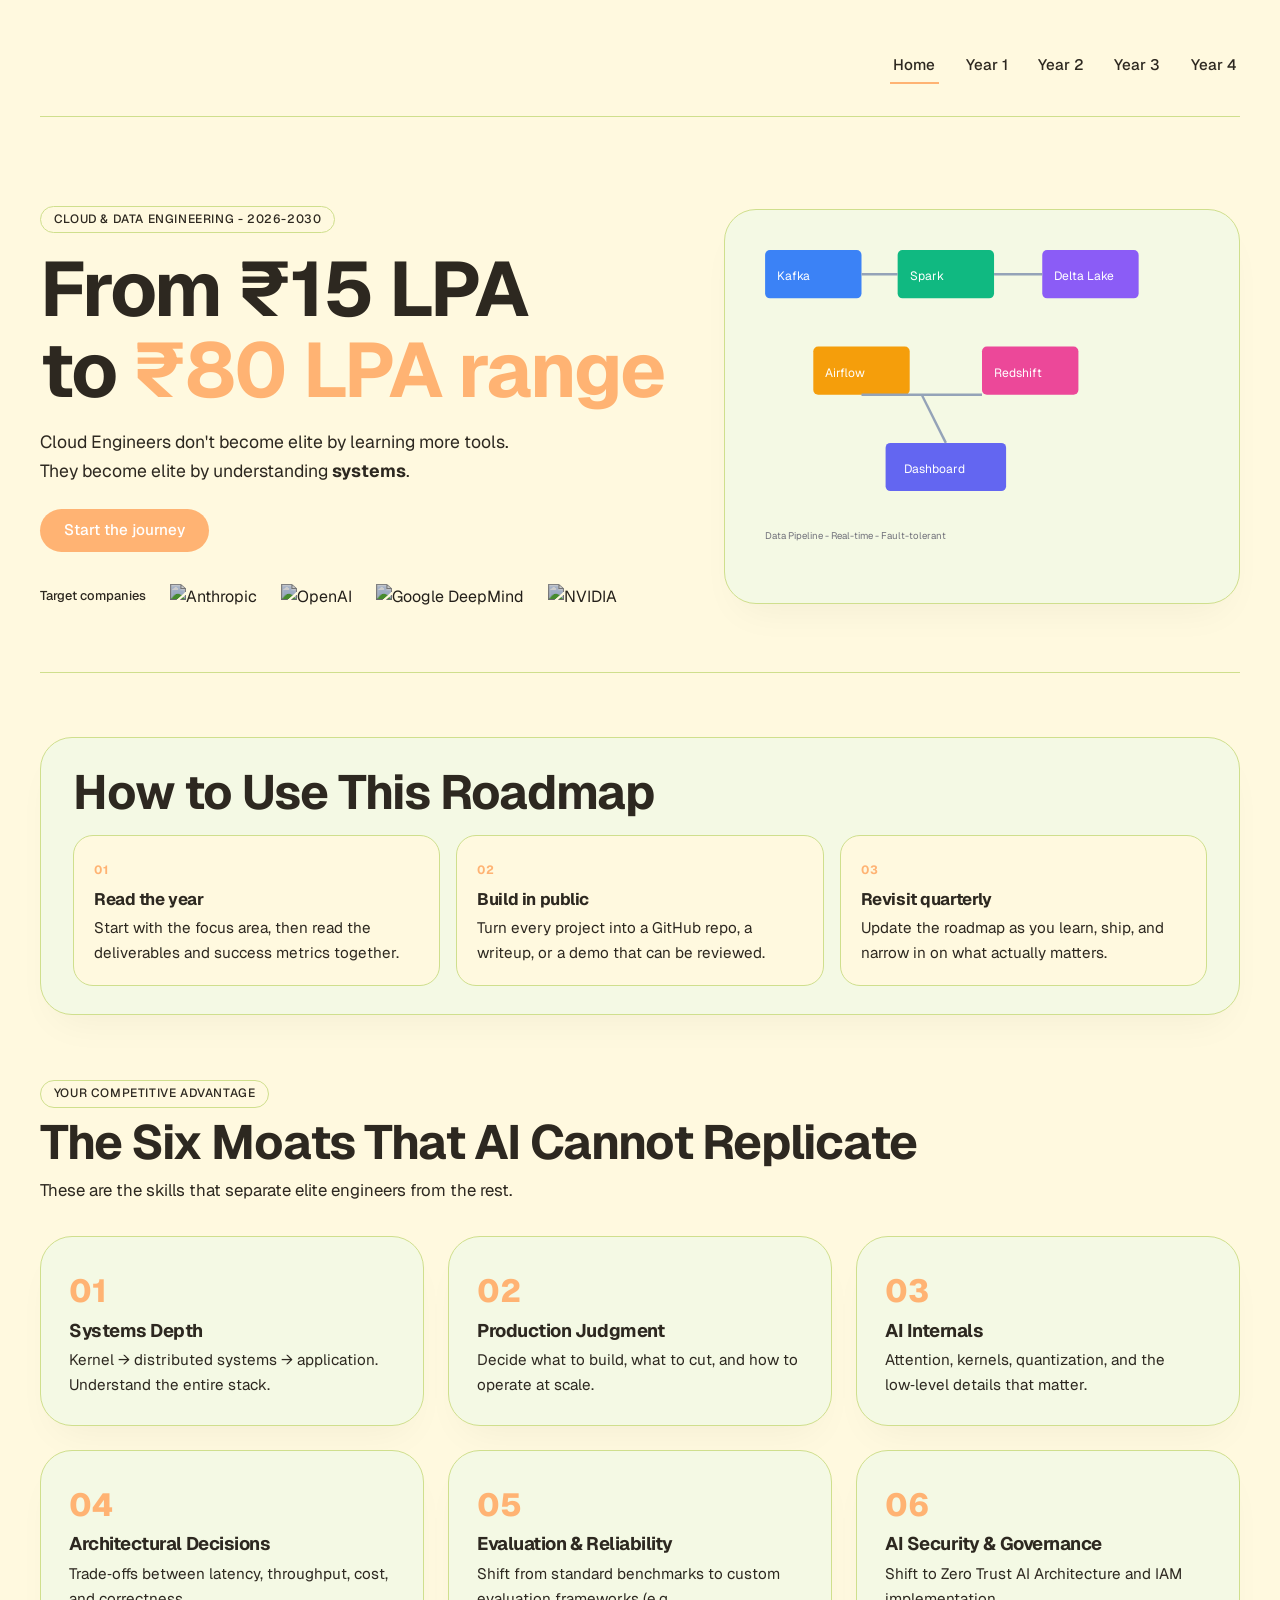
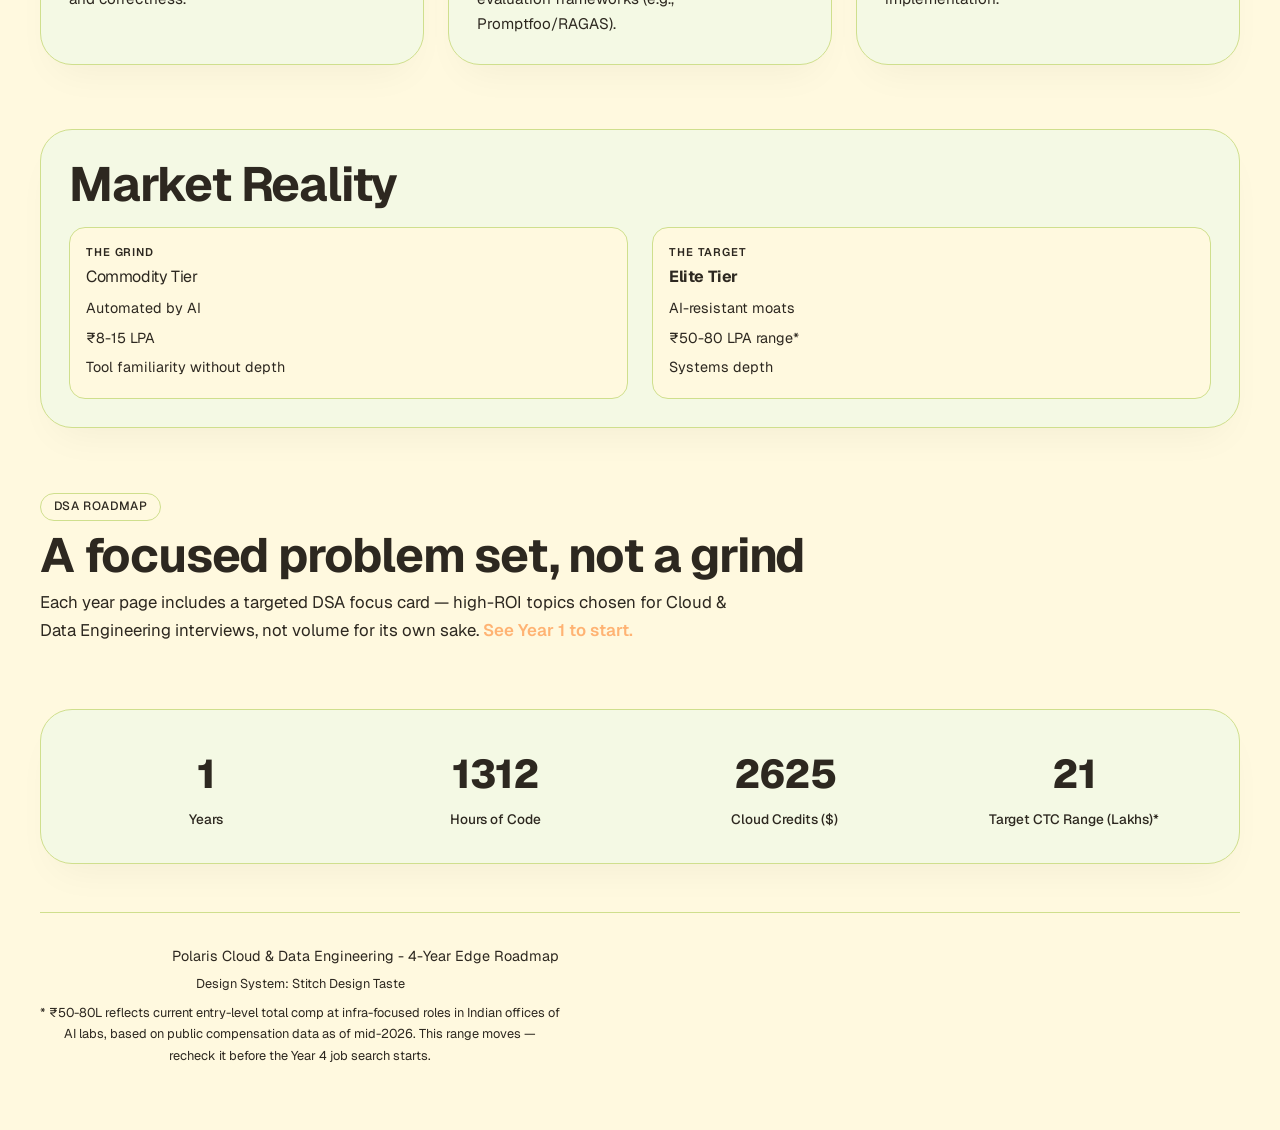
==== index.html @ 8e259b47 "Add files via upload" ====
<!DOCTYPE html>
<html lang="en" data-theme="light">
<head>
  <meta charset="UTF-8" />
  <meta name="viewport" content="width=device-width, initial-scale=1.0" />
  <title>Polaris Edge - Cloud & Data Engineering - 4-Year Roadmap</title>
  <meta name="description" content="Polaris Edge roadmap for cloud and data engineering across 2026-2030." />
  <meta property="og:title" content="Polaris Edge - Cloud & Data Engineering - 4-Year Roadmap" />
  <meta property="og:description" content="A focused roadmap for cloud and data engineering across 2026-2030." />
  <meta property="og:image" content="og-preview.png" />
  <meta name="theme-color" content="#0F1117" />
  <link rel="icon" href="favicon.svg" type="image/svg+xml" />
  <link rel="preconnect" href="https://fonts.googleapis.com" />
  <link rel="preconnect" href="https://fonts.gstatic.com" crossorigin />
  <link href="https://fonts.googleapis.com/css2?family=Geist:wght@400;500;600;700;800;900&display=swap" rel="stylesheet" />
  <link rel="stylesheet" href="style.css" />
</head>
<body>
  <div class="container">
    <!-- Navigation -->
    <nav class="nav" id="navbar">
      <a href="index.html" class="brand"></a>
      <div class="nav-links">
        <a href="index.html" class="active">Home</a>
        <a href="year1.html">Year 1</a>
        <a href="year2.html">Year 2</a>
        <a href="year3.html">Year 3</a>
        <a href="year4.html">Year 4</a>
      </div>

    </nav>

    <!-- Progress Bar -->
    <div id="progress-bar"></div>

    <!-- Hero -->
    <section class="hero">
      <div class="hero-left">
        <span class="eyebrow">Cloud & Data Engineering - 2026-2030</span>
        <h1>
          From ₹15 LPA<br />
          to <span class="accent">₹80 LPA range</span>
        </h1>
        <p class="hero-sub">
          Cloud Engineers don't become elite by learning more tools.<br />
          They become elite by understanding <strong>systems</strong>.
        </p>
        <div class="hero-cta">
          <a href="year1.html" class="btn primary">Start the journey</a>
        </div>
        <div class="company-logos">
          <span>Target companies</span>
          <img src="https://cdn.simpleicons.org/anthropic/18181B" alt="Anthropic" />
          <img src="https://cdn.simpleicons.org/openai/18181B" alt="OpenAI" />
          <img src="https://cdn.simpleicons.org/google/18181B" alt="Google DeepMind" />
          <img src="https://cdn.simpleicons.org/nvidia/18181B" alt="NVIDIA" />
        </div>
      </div>
      <div class="hero-right">
        <svg viewBox="0 0 400 300" class="arch-diagram">
          <rect x="20" y="20" width="80" height="40" rx="4" fill="#3B82F6" />
          <text x="30" y="45" fill="white" font-size="10">Kafka</text>
          <rect x="130" y="20" width="80" height="40" rx="4" fill="#10B981" />
          <text x="140" y="45" fill="white" font-size="10">Spark</text>
          <rect x="250" y="20" width="80" height="40" rx="4" fill="#8B5CF6" />
          <text x="260" y="45" fill="white" font-size="10">Delta Lake</text>
          <line x1="100" y1="40" x2="130" y2="40" stroke="#94A3B8" stroke-width="2" />
          <line x1="210" y1="40" x2="250" y2="40" stroke="#94A3B8" stroke-width="2" />
          <rect x="60" y="100" width="80" height="40" rx="4" fill="#F59E0B" />
          <text x="70" y="125" fill="white" font-size="10">Airflow</text>
          <rect x="200" y="100" width="80" height="40" rx="4" fill="#EC4899" />
          <text x="210" y="125" fill="white" font-size="10">Redshift</text>
          <line x1="100" y1="140" x2="200" y2="140" stroke="#94A3B8" stroke-width="2" />
          <rect x="120" y="180" width="100" height="40" rx="4" fill="#6366F1" />
          <text x="135" y="205" fill="white" font-size="10">Dashboard</text>
          <line x1="150" y1="140" x2="170" y2="180" stroke="#94A3B8" stroke-width="2" />
          <text x="20" y="260" fill="#71717A" font-size="8">Data Pipeline - Real-time - Fault-tolerant</text>
        </svg>
      </div>
    </section>

    <!-- How To Use -->
    <section class="how-to-use">
      <h2>How to Use This Roadmap</h2>
      <div class="how-to-use-grid">
        <div class="use-step">
          <span>01</span>
          <h3>Read the year</h3>
          <p>Start with the focus area, then read the deliverables and success metrics together.</p>
        </div>
        <div class="use-step">
          <span>02</span>
          <h3>Build in public</h3>
          <p>Turn every project into a GitHub repo, a writeup, or a demo that can be reviewed.</p>
        </div>
        <div class="use-step">
          <span>03</span>
          <h3>Revisit quarterly</h3>
          <p>Update the roadmap as you learn, ship, and narrow in on what actually matters.</p>
        </div>
      </div>
    </section>

    <!-- The Six Moats -->
    <section class="moats">
      <div class="section-header">
        <span class="eyebrow">Your Competitive Advantage</span>
        <h2>The Six Moats That AI Cannot Replicate</h2>
        <p class="section-desc">These are the skills that separate elite engineers from the rest.</p>
      </div>
      <div class="moats-grid">
        <div class="moat-card">
          <span class="moat-number">01</span>
          <h3>Systems Depth</h3>
          <p>Kernel → distributed systems → application. Understand the entire stack.</p>
        </div>
        <div class="moat-card">
          <span class="moat-number">02</span>
          <h3>Production Judgment</h3>
          <p>Decide what to build, what to cut, and how to operate at scale.</p>
        </div>
        <div class="moat-card">
          <span class="moat-number">03</span>
          <h3>AI Internals</h3>
          <p>Attention, kernels, quantization, and the low‑level details that matter.</p>
        </div>
        <div class="moat-card">
          <span class="moat-number">04</span>
          <h3>Architectural Decisions</h3>
          <p>Trade‑offs between latency, throughput, cost, and correctness.</p>
        </div>
        <div class="moat-card">
          <span class="moat-number">05</span>
          <h3>Evaluation & Reliability</h3>
          <p>Shift from standard benchmarks to custom evaluation frameworks (e.g., Promptfoo/RAGAS).</p>
        </div>
        <div class="moat-card">
          <span class="moat-number">06</span>
          <h3>AI Security & Governance</h3>
          <p>Shift to Zero Trust AI Architecture and IAM implementation.</p>
        </div>
      </div>
    </section>

    <!-- Market Reality (Bento) -->
    <section class="bento">
      <div class="bento-item large">
        <h2>Market Reality</h2>
        <div class="comparison">
          <div class="tier">
            <span class="tier-label">the grind</span>
            <h3>Commodity Tier</h3>
            <ul>
              <li>Automated by AI</li>
              <li>₹8-15 LPA</li>
              <li>Tool familiarity without depth</li>
            </ul>
          </div>
          <div class="tier elite">
            <span class="tier-label">the target</span>
            <h3>Elite Tier</h3>
            <ul>
              <li>AI-resistant moats</li>
              <li>₹50-80 LPA range*</li>
              <li>Systems depth</li>
            </ul>
          </div>
        </div>
      </div>
    </section>

    <!-- DSA summary removed to year pages -->
    <section class="dsa-summary">
      <div class="section-header">
        <span class="eyebrow">DSA Roadmap</span>
        <h2>A focused problem set, not a grind</h2>
        <p class="section-desc">Each year page includes a targeted DSA focus card — high-ROI topics chosen for Cloud &amp; Data Engineering interviews, not volume for its own sake. <a href="year1.html" class="accent" style="font-weight:600;">See Year 1 to start.</a></p>
      </div>
    </section>

    <!-- Stats -->
    <section class="stats-bar">
      <div class="stat-item">
        <span class="stat-number" data-count="4">0</span>
        <span class="stat-label">Years</span>
      </div>
      <div class="stat-item">
        <span class="stat-number" data-count="5000">0</span>
        <span class="stat-label">Hours of Code</span>
      </div>
      <div class="stat-item">
        <span class="stat-number" data-count="10000">0</span>
        <span class="stat-label">Cloud Credits ($)</span>
      </div>
      <div class="stat-item">
        <span class="stat-number" data-count="80">0</span>
        <span class="stat-label">Target CTC Range (Lakhs)*</span>
      </div>
    </section>

    <footer class="footer">
      <p>Polaris Cloud &amp; Data Engineering - 4-Year Edge Roadmap</p>
      <p class="footer-meta">Design System: Stitch Design Taste</p>
      <p class="footer-meta" style="margin-top:0.5rem;">* ₹50-80L reflects current entry-level total comp at infra-focused roles in Indian offices of AI labs, based on public compensation data as of mid-2026. This range moves — recheck it before the Year 4 job search starts.</p>
    </footer>
  </div>

  <script src="script.js"></script>
</body>
</html>
---- style.css ----
/* style.css - Stitch Design Taste - Polaris Edge */

:root {
  --bg: #FFF9DF;
  --bg-secondary: #F4F9E4;
  --text: #2D2820;
  --text-secondary: #2D2820;
  --text-muted: #2D2820;
  --border: #CFDF8D;
  --shadow: 0 20px 40px -15px rgba(0, 0, 0, 0.05);
  --accent: #FFB373;
  --accent-hover: #CFDF8D;
  --card-bg: #F4F9E4;
  --card-border: #CFDF8D;
  --code-bg: #FFEAD9;
  --timeline-line: #CFDF8D;
  --skill-track: #FFF9DF;
  --skill-fill: #FFB373;
}

* {
  margin: 0;
  padding: 0;
  box-sizing: border-box;
}

html {
  scroll-behavior: smooth;
}

body {
  background: var(--bg);
  color: var(--text);
  font-family: 'Geist', -apple-system, BlinkMacSystemFont, 'Segoe UI', Roboto, sans-serif;
  line-height: 1.6;
  padding: 2rem 1.5rem 4rem;
  -webkit-font-smoothing: antialiased;
  transition: background 0.3s, color 0.3s;
}

.container {
  max-width: 1200px;
  margin: 0 auto;
}

a { text-decoration: none; color: inherit; }

h1, h2, h3, h4 {
  font-weight: 700;
  letter-spacing: -0.025em;
  line-height: 1.1;
}

h1 { font-size: clamp(2.5rem, 6vw, 4.5rem); }
h2 { font-size: clamp(2rem, 4vw, 3rem); margin-bottom: 0.5rem; }
h3 { font-size: 1.25rem; margin-bottom: 0.75rem; }

p {
  color: var(--text-secondary);
  max-width: 65ch;
  line-height: 1.65;
}

.accent { color: var(--accent); }

.eyebrow {
  display: inline-block;
  font-size: 0.75rem;
  font-weight: 500;
  letter-spacing: 0.05em;
  text-transform: uppercase;
  color: var(--text-muted);
  margin-bottom: 0.5rem;
  border: 1px solid var(--border);
  padding: 0.2rem 0.8rem;
  border-radius: 100px;
}

/* Progress Bar */
#progress-bar {
  position: fixed;
  top: 0;
  left: 0;
  width: 0%;
  height: 3px;
  background: var(--accent);
  z-index: 1000;
  transition: width 0.1s;
}

/* Navigation */
.nav {
  display: flex;
  flex-wrap: wrap;
  gap: 0.5rem 1.5rem;
  align-items: center;
  padding: 1rem 0 2rem;
  border-bottom: 1px solid var(--border);
  margin-bottom: 2.5rem;
  position: sticky;
  top: 0;
  background: var(--bg);
  z-index: 100;
  backdrop-filter: blur(12px);
  transition: background 0.3s;
}

.nav .brand {
  font-weight: 700;
  font-size: 1.2rem;
  color: var(--text);
  margin-right: auto;
  letter-spacing: -0.02em;
}

.nav a.brand {
  border-bottom: none;
  padding: 0;
}

.nav a.brand:hover {
  color: var(--text);
}

.nav-links {
  display: flex;
  gap: 1.5rem;
  flex-wrap: wrap;
}

.nav a {
  color: var(--text-secondary);
  font-weight: 500;
  font-size: 0.95rem;
  padding: 0.3rem 0.2rem;
  border-bottom: 2px solid transparent;
  transition: color 0.2s, border-color 0.2s;
}

.nav a:hover { color: var(--text); }
.nav a.active {
  color: var(--text);
  border-bottom-color: var(--accent);
}



/* Buttons */
.btn {
  display: inline-block;
  padding: 0.6rem 1.5rem;
  border-radius: 100px;
  font-weight: 500;
  font-size: 0.95rem;
  transition: all 0.2s ease;
  cursor: pointer;
  border: none;
  background: transparent;
}

.btn.primary {
  background: var(--accent);
  color: #FFFFFF;
}
.btn.primary:hover { background: var(--accent-hover); transform: translateY(-1px); }

.btn.secondary {
  border: 1px solid var(--border);
  color: var(--text);
}
.btn.secondary:hover { background: var(--border); }

.btn.small {
  padding: 0.3rem 1rem;
  font-size: 0.8rem;
}

.btn:active { transform: scale(0.98); }

/* Hero */
.hero {
  display: flex;
  flex-wrap: wrap;
  gap: 3rem;
  padding: 3rem 0 4rem;
  align-items: center;
  justify-content: space-between;
  border-bottom: 1px solid var(--border);
  margin-bottom: 4rem;
}

.hero-left { flex: 1 1 50%; }
.hero-left h1 {
  font-size: clamp(2.8rem, 6vw, 4.8rem);
  margin: 0.5rem 0 1rem;
  line-height: 1.05;
}
.hero-sub {
  font-size: 1.1rem;
  color: var(--text-secondary);
  margin-bottom: 1.5rem;
}
.hero-cta { display: flex; flex-wrap: wrap; gap: 1rem; }

.hero-right {
  flex: 1 1 40%;
  display: flex;
  justify-content: center;
}

.arch-diagram {
  max-width: 100%;
  height: auto;
  background: var(--card-bg);
  border-radius: 2rem;
  padding: 1rem;
  border: 1px solid var(--border);
  box-shadow: var(--shadow);
}

.company-logos {
  display: flex;
  flex-wrap: wrap;
  align-items: center;
  gap: 1rem 1.5rem;
  margin-top: 2rem;
}

.company-logos span {
  font-size: 0.8rem;
  color: var(--text-muted);
  font-weight: 500;
}

.company-logos img {
  height: 24px;
  width: auto;
  filter: brightness(0.8);
  transition: filter 0.2s;
}

.company-logos img:hover { filter: brightness(1); }

[data-theme="dark"] .company-logos img {
  filter: brightness(0) invert(1) opacity(0.7);
}
[data-theme="dark"] .company-logos img:hover {
  filter: brightness(0) invert(1);
}

/* How To Use */
.how-to-use {
  background: var(--card-bg);
  padding: 1.75rem 2rem;
  border-radius: 2rem;
  border: 1px solid var(--card-border);
  box-shadow: var(--shadow);
  margin-bottom: 4rem;
}

.how-to-use-grid {
  display: grid;
  grid-template-columns: repeat(3, minmax(0, 1fr));
  gap: 1rem;
  margin-top: 1rem;
}

.use-step {
  background: var(--bg);
  padding: 1.25rem;
  border-radius: 1.25rem;
  border: 1px solid var(--border);
}

.use-step span {
  display: inline-block;
  font-size: 0.75rem;
  font-weight: 700;
  color: var(--accent);
  letter-spacing: 0.08em;
  margin-bottom: 0.65rem;
}

.use-step h3 {
  font-size: 1.05rem;
  margin-bottom: 0.4rem;
}

.use-step p {
  margin: 0;
  font-size: 0.95rem;
}

/* Moats Section */
.moats {
  margin: 4rem 0;
}

.moats-grid {
  display: grid;
  grid-template-columns: repeat(3, 1fr);
  gap: 1.5rem;
  margin-top: 1.5rem;
}

.moat-card {
  background: var(--card-bg);
  padding: 1.75rem;
  border-radius: 2rem;
  border: 1px solid var(--card-border);
  box-shadow: var(--shadow);
  transition: transform 0.2s;
}

.moat-card:hover {
  transform: translateY(-2px);
}

.moat-number {
  font-size: 2rem;
  font-weight: 800;
  color: var(--accent);
  display: block;
  margin-bottom: 0.25rem;
}

.moat-card h3 {
  font-size: 1.15rem;
  margin-bottom: 0.4rem;
}

.moat-card p {
  font-size: 0.95rem;
  color: var(--text-secondary);
}

/* Bento */
.bento {
  display: grid;
  grid-template-columns: repeat(2, minmax(0, 1fr));
  gap: 1.5rem;
  margin-bottom: 4rem;
}

.bento-item {
  background: var(--card-bg);
  padding: 1.75rem;
  border-radius: 2rem;
  border: 1px solid var(--card-border);
  box-shadow: var(--shadow);
  transition: transform 0.2s;
  min-height: 12rem;
}

.bento-item:hover { transform: translateY(-2px); }

.bento-item.large {
  grid-column: 1 / -1;
  min-height: auto;
}

.comparison {
  display: grid;
  grid-template-columns: repeat(2, minmax(0, 1fr));
  gap: 1.5rem;
  margin-top: 1rem;
  align-items: stretch;
}

.tier {
  padding: 1rem;
  border-radius: 1rem;
  background: var(--bg);
  border: 1px solid var(--card-border);
  min-height: 100%;
}

.tier.elite {
}

.tier-label {
  display: block;
  font-size: 0.7rem;
  font-weight: 600;
  letter-spacing: 0.08em;
  text-transform: uppercase;
  color: var(--text-muted);
  margin-bottom: 0.4rem;
}

.tier h3 { font-size: 1rem; font-weight: 400; margin-bottom: 0.5rem; }
.tier.elite h3 { font-weight: 700; }
.tier ul { list-style: none; padding: 0; }
.tier li { padding: 0.2rem 0; font-size: 0.9rem; color: var(--text-secondary); }

/* DSA Summary Table */
.dsa-summary {
  margin: 4rem 0;
}

.section-header {
  margin-bottom: 2rem;
}

.section-desc {
  font-size: 1.05rem;
  color: var(--text-secondary);
}

.table-responsive {
  overflow-x: auto;
  background: var(--card-bg);
  border-radius: 2rem;
  border: 1px solid var(--card-border);
  box-shadow: var(--shadow);
  padding: 0.5rem 0;
}

.dsa-table {
  width: 100%;
  border-collapse: collapse;
  font-size: 0.9rem;
  min-width: 600px;
}

.dsa-table thead {
  background: var(--code-bg);
}

.dsa-table th {
  padding: 0.75rem 1rem;
  text-align: left;
  font-weight: 600;
  color: var(--text);
  border-bottom: 2px solid var(--border);
}

.dsa-table td {
  padding: 0.6rem 1rem;
  border-bottom: 1px solid var(--border);
  color: var(--text-secondary);
}

.dsa-table tbody tr:last-child td {
  border-bottom: none;
}

.dsa-table tfoot td {
  font-weight: 600;
  background: var(--code-bg);
  color: var(--text);
  border-top: 2px solid var(--border);
}

/* Stats Bar */
.stats-bar {
  display: grid;
  grid-template-columns: repeat(4, 1fr);
  gap: 1.5rem;
  margin: 3rem 0;
  padding: 2rem;
  background: var(--card-bg);
  border-radius: 2rem;
  border: 1px solid var(--card-border);
  box-shadow: var(--shadow);
}

.stat-item {
  text-align: center;
}

.stat-number {
  display: block;
  font-size: 2.5rem;
  font-weight: 800;
  letter-spacing: -0.03em;
  color: var(--text);
}

.stat-label {
  font-size: 0.85rem;
  color: var(--text-muted);
  font-weight: 500;
}

/* Skill Bars */
.skill-section { margin: 2rem 0; }
.skill-bar {
  display: flex;
  align-items: center;
  gap: 1rem;
  margin-bottom: 0.8rem;
}
.skill-bar span:first-child {
  width: 100px;
  font-weight: 500;
  color: var(--text);
}
.bar-track {
  flex: 1;
  height: 8px;
  background: var(--skill-track);
  border-radius: 4px;
  overflow: hidden;
}
.bar-fill {
  height: 100%;
  background: var(--skill-fill);
  border-radius: 4px;
  transition: width 0.6s ease;
}

/* Cards */
.grid-2 {
  display: grid;
  grid-template-columns: 1fr 1fr;
  gap: 1.5rem;
  margin: 2rem 0;
}

.card {
  background: var(--card-bg);
  padding: 1.75rem;
  border-radius: 2rem;
  border: 1px solid var(--card-border);
  box-shadow: var(--shadow);
}

.card ul {
  list-style: none;
  padding: 0;
}
.card li {
  padding: 0.35rem 0 0.35rem 1.2rem;
  position: relative;
  font-size: 0.95rem;
  color: var(--text);
  border-bottom: 1px solid var(--border);
}
.card li:last-child { border-bottom: none; }
.card li::before {
  content: "▹";
  position: absolute;
  left: 0;
  color: var(--accent);
}

/* Project Showcase */
.project-showcase { margin: 2rem 0; }
.project-card {
  background: var(--card-bg);
  padding: 1.5rem;
  border-radius: 1.5rem;
  border: 1px solid var(--card-border);
  box-shadow: var(--shadow);
  margin-top: 0.5rem;
}

.project-meta {
  display: flex;
  flex-wrap: wrap;
  gap: 0.5rem;
  margin-bottom: 0.75rem;
}

.tech-tag {
  background: var(--code-bg);
  color: var(--text-secondary);
  font-size: 0.7rem;
  font-weight: 500;
  padding: 0.2rem 0.6rem;
  border-radius: 100px;
  letter-spacing: 0.02em;
}

.project-card p { font-size: 0.95rem; margin-bottom: 0.75rem; }

.project-status {
  display: inline-block;
  margin-bottom: 0.6rem;
  padding: 0.2rem 0.55rem;
  border-radius: 999px;
  border: 1px solid var(--border);
  color: var(--text-muted);
  font-size: 0.72rem;
  font-weight: 700;
  letter-spacing: 0.04em;
  text-transform: uppercase;
}

/* Commit Box */
.commit-box {
  background: var(--card-bg);
  padding: 0.75rem 1.5rem;
  border-radius: 100px;
  border: 1px solid var(--border);
  display: inline-flex;
  align-items: center;
  gap: 1rem;
  margin-bottom: 2rem;
}
.commit-label {
  font-weight: 600;
  font-size: 0.8rem;
  color: var(--text-muted);
  text-transform: uppercase;
  letter-spacing: 0.05em;
}
.commit-value {
  font-weight: 600;
  color: var(--text);
}

/* Success Metrics */
.success-metrics {
  background: var(--card-bg);
  padding: 1.75rem 2rem;
  border-radius: 2rem;
  border: 1px solid var(--card-border);
  box-shadow: var(--shadow);
  margin: 2rem 0;
}

.success-metrics ul {
  list-style: none;
  padding: 0;
  display: grid;
  gap: 0.65rem;
}

.success-metrics li {
  padding-left: 1.2rem;
  position: relative;
  color: var(--text-secondary);
}

.success-metrics li::before {
  content: "▹";
  position: absolute;
  left: 0;
  color: var(--accent);
}

/* Resources */
.resources {
  background: var(--card-bg);
  padding: 1.75rem 2rem;
  border-radius: 2rem;
  border: 1px solid var(--card-border);
  margin: 2rem 0;
}
.resources h4 {
  font-size: 0.9rem;
  font-weight: 600;
  margin: 1rem 0 0.5rem;
  color: var(--text-secondary);
}
.resources ul {
  list-style: none;
  padding: 0;
  display: flex;
  flex-wrap: wrap;
  gap: 0.5rem 1.5rem;
}
.resources li a {
  color: var(--accent);
  font-weight: 500;
  border-bottom: 1px solid transparent;
  transition: border-color 0.2s;
}
.resources li a:hover { border-bottom-color: var(--accent); }

/* Alignment Note */
.alignment-note {
  background: var(--code-bg);
  padding: 1.25rem 1.75rem;
  border-radius: 1.5rem;
  border-left: none;
  margin: 2rem 0;
}
.note-label {
  font-weight: 700;
  font-size: 0.8rem;
  text-transform: uppercase;
  letter-spacing: 0.05em;
  color: var(--accent);
  display: block;
  margin-bottom: 0.25rem;
}
.alignment-note p {
  color: var(--text);
  max-width: 100%;
  margin: 0;
}

/* Nav buttons */
.nav-buttons {
  display: flex;
  flex-wrap: wrap;
  gap: 1rem;
  justify-content: space-between;
  margin: 2rem 0 3rem;
  padding-top: 1.5rem;
  border-top: 1px solid var(--border);
}

/* Footer */
.footer {
  margin-top: 3rem;
  padding-top: 2rem;
  border-top: 1px solid var(--border);
  text-align: center;
  font-size: 0.9rem;
  color: var(--text-muted);
}
.footer-meta {
  font-size: 0.8rem;
  color: var(--text-muted);
  margin-top: 0.25rem;
}

/* Page Header */
.page-header {
  margin-bottom: 2.5rem;
}

.page-header h1 {
  margin-bottom: 0.25rem;
}

.page-desc {
  font-size: 1.1rem;
  color: var(--text-secondary);
  max-width: 65ch;
}

/* Responsive */
@media (max-width: 768px) {
  .hero { flex-direction: column; gap: 2rem; }
  .how-to-use-grid { grid-template-columns: 1fr; }
  .moats-grid { grid-template-columns: 1fr 1fr; }
  .bento { grid-template-columns: 1fr; }
  .bento-item.large { grid-column: span 1; }
  .comparison { grid-template-columns: 1fr; }
  .grid-2 { grid-template-columns: 1fr; }
  .stats-bar { grid-template-columns: 1fr 1fr; }
  .nav { flex-direction: row; flex-wrap: wrap; justify-content: center; align-items: center; gap: 1rem; }
  .nav .brand { display: none; }
  .nav-links { justify-content: center; gap: 0.6rem; }
  .nav a { font-size: 0.85rem; padding: 0.3rem 0; }
  .nav-controls { justify-content: center; margin-left: 0; }
  .commit-box { border-radius: 1.5rem; flex-wrap: wrap; padding: 1rem; }
  .dsa-table { font-size: 0.8rem; }
  .dsa-table th, .dsa-table td { padding: 0.4rem 0.6rem; }
}

@media (max-width: 480px) {
  .moats-grid { grid-template-columns: 1fr; }
  .stats-bar { grid-template-columns: 1fr; }
  .hero-left h1 { font-size: clamp(2rem, 8vw, 2.8rem); }
}
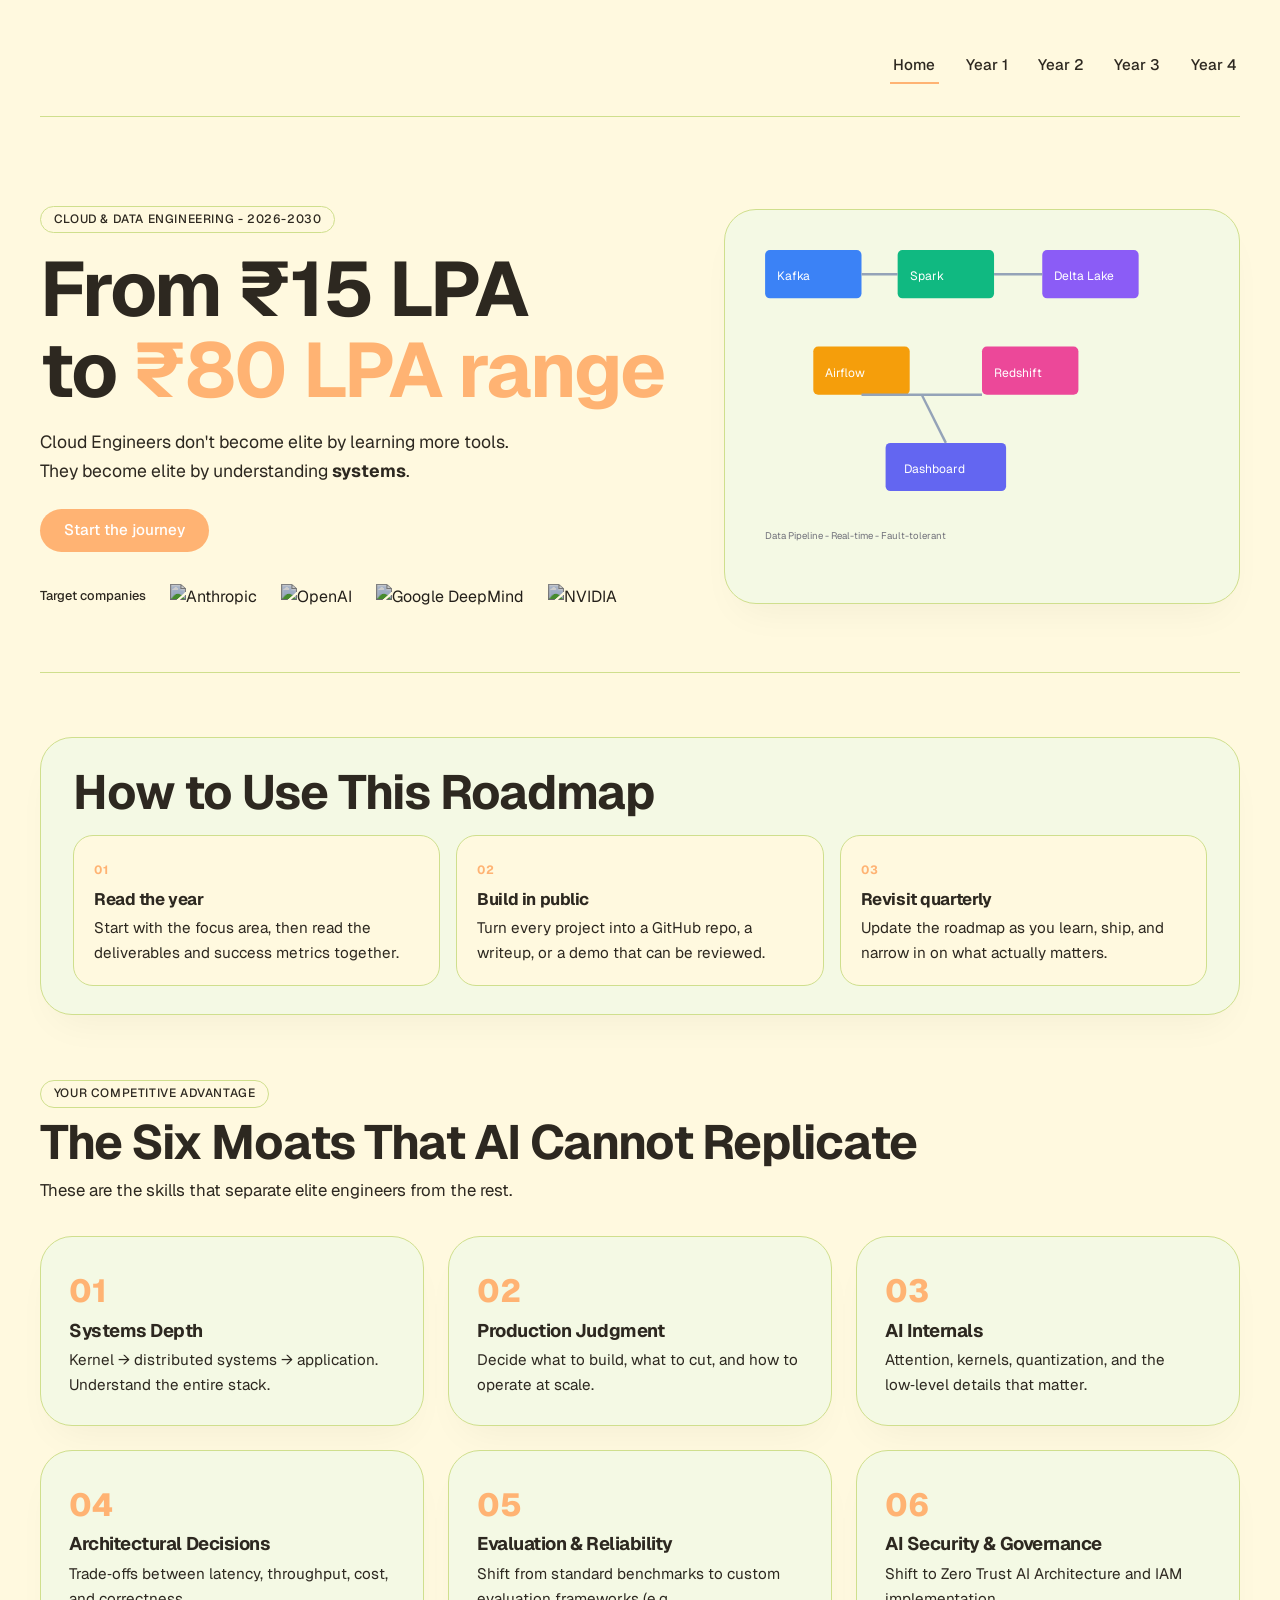
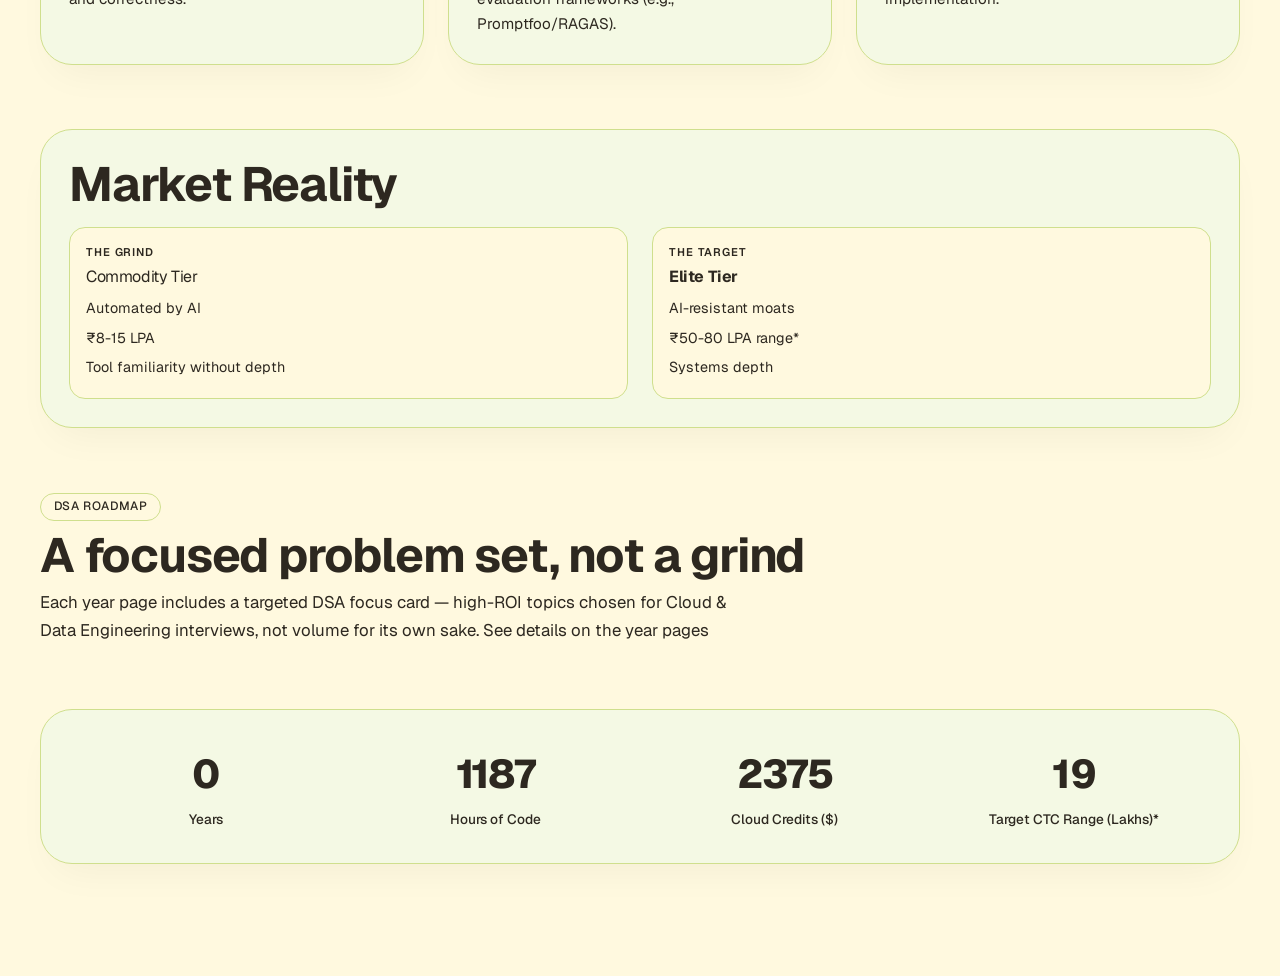
==== commit 4a8ad4f4: "Remove footer from index.html as requested" ====
--- a/index.html
+++ b/index.html
@@ -174,7 +174,7 @@
       <div class="section-header">
         <span class="eyebrow">DSA Roadmap</span>
         <h2>A focused problem set, not a grind</h2>
-        <p class="section-desc">Each year page includes a targeted DSA focus card — high-ROI topics chosen for Cloud &amp; Data Engineering interviews, not volume for its own sake. <a href="year1.html" class="accent" style="font-weight:600;">See Year 1 to start.</a></p>
+        <p class="section-desc">Each year page includes a targeted DSA focus card — high-ROI topics chosen for Cloud &amp; Data Engineering interviews, not volume for its own sake. <a href="yea[...]" target="_blank" rel="noopener noreferrer">See details on the year pages</a></p>
       </div>
     </section>
 
@@ -198,13 +198,8 @@
       </div>
     </section>
 
-    <footer class="footer">
-      <p>Polaris Cloud &amp; Data Engineering - 4-Year Edge Roadmap</p>
-      <p class="footer-meta">Design System: Stitch Design Taste</p>
-      <p class="footer-meta" style="margin-top:0.5rem;">* ₹50-80L reflects current entry-level total comp at infra-focused roles in Indian offices of AI labs, based on public compensation data as of mid-2026. This range moves — recheck it before the Year 4 job search starts.</p>
-    </footer>
   </div>
 
   <script src="script.js"></script>
 </body>
-</html>+</html>
--- a/style.css
+++ b/style.css
@@ -747,15 +747,63 @@
   .nav { flex-direction: row; flex-wrap: wrap; justify-content: center; align-items: center; gap: 1rem; }
   .nav .brand { display: none; }
   .nav-links { justify-content: center; gap: 0.6rem; }
-  .nav a { font-size: 0.85rem; padding: 0.3rem 0; }
-  .nav-controls { justify-content: center; margin-left: 0; }
-  .commit-box { border-radius: 1.5rem; flex-wrap: wrap; padding: 1rem; }
-  .dsa-table { font-size: 0.8rem; }
-  .dsa-table th, .dsa-table td { padding: 0.4rem 0.6rem; }
-}
-
-@media (max-width: 480px) {
-  .moats-grid { grid-template-columns: 1fr; }
-  .stats-bar { grid-template-columns: 1fr; }
-  .hero-left h1 { font-size: clamp(2rem, 8vw, 2.8rem); }
-}
+  /* Increased tap targets for mobile nav and buttons */
+  .nav a { font-size: 0.85rem; padding: 0.6rem 0.5rem; }
+  .btn.small { padding: 0.6rem 0.8rem; }
+  .nav-buttons .btn { padding: 0.6rem 0.5rem; }
+
+  /* Skill bars stack on mobile */
+-  .skill-bar { flex-direction: column; align-items: flex-start; gap: 0.4rem; }
+-  .skill-bar span:first-child { width: auto; margin-bottom: 0.35rem; }
+-  .bar-track { width: 100%; }
++  .skill-bar { width: 100%; flex-direction: column; align-items: flex-start; gap: 0.4rem; }
++  .skill-bar span:first-child { display: block; min-height: 2.4rem; line-height: 1.2; width: auto; margin-bottom: 0.35rem; }
++  .bar-track { width: 100%; display: block; }
+ 
+   /* Make hero-right and SVG expand in column layout */
+   .hero-right { width: 100%; flex: 1 1 100%; }
+   .arch-diagram { width: 100%; max-width: 100%; }
+ 
+   /* DSA tables become stacked cards on narrow screens */
+   .dsa-table { font-size: 0.8rem; min-width: 0; }
+   .dsa-table thead { display: none; }
+   .dsa-table tr { display: block; border-bottom: 1px solid var(--border); padding: 0.6rem; }
+   .dsa-table td { display: block; border-bottom: none; padding: 0.4rem 0; }
+   /* Each td should have a data-label="Header name" attribute added in the markup; the label is shown above the value */
+   .dsa-table td::before { content: attr(data-label); display: block; font-weight: 600; color: var(--text-muted); margin-bottom: 0.25rem; font-size: 0.85rem; }
+ 
+   .commit-box { border-radius: 1.5rem; flex-wrap: wrap; padding: 1rem; }
+ 
+   /* New: scale down page header and reduce spacing for mobile */
+   .page-header h1 { font-size: clamp(1.8rem, 8vw, 2.4rem); }
+   .page-desc { font-size: 1rem; }
+ 
+   .how-to-use, .success-metrics, .resources, .alignment-note { padding: 1.25rem 1.5rem; }
+   .moats, .bento, .dsa-summary { margin: 2.5rem 0; }
+   .stats-bar { margin: 2rem 0; padding: 1.25rem; }
+   .card, .bento-item, .moat-card { padding: 1.25rem; }
+ 
+   /* Tighten hero */
+   .hero-sub { font-size: 1rem; }
+   .hero { padding: 2rem 0 2.5rem; margin-bottom: 2.5rem; }
+ }
+ 
+ @media (max-width: 480px) {
+   .moats-grid { grid-template-columns: 1fr; }
+   .stats-bar { grid-template-columns: repeat(2, 1fr); }
+   .hero-left h1 { font-size: clamp(2rem, 8vw, 2.8rem); }
+ 
+   /* Slightly tighter nav gap on very narrow phones; allow horizontal scrolling if needed */
+   .nav-links { gap: 0.4rem; flex-wrap: nowrap; overflow-x: auto; white-space: nowrap; -webkit-overflow-scrolling: touch; }
+   .nav-links a { display: inline-block; }
+ }
+
++@media (max-width: 400px) {
++  .commit-box {
++    padding: 0.6rem 1rem;
++    border-radius: 1rem;
++    gap: 0.5rem;
++  }
++  .commit-label { font-size: 0.7rem; }
++  .commit-value { font-size: 0.85rem; }
++}
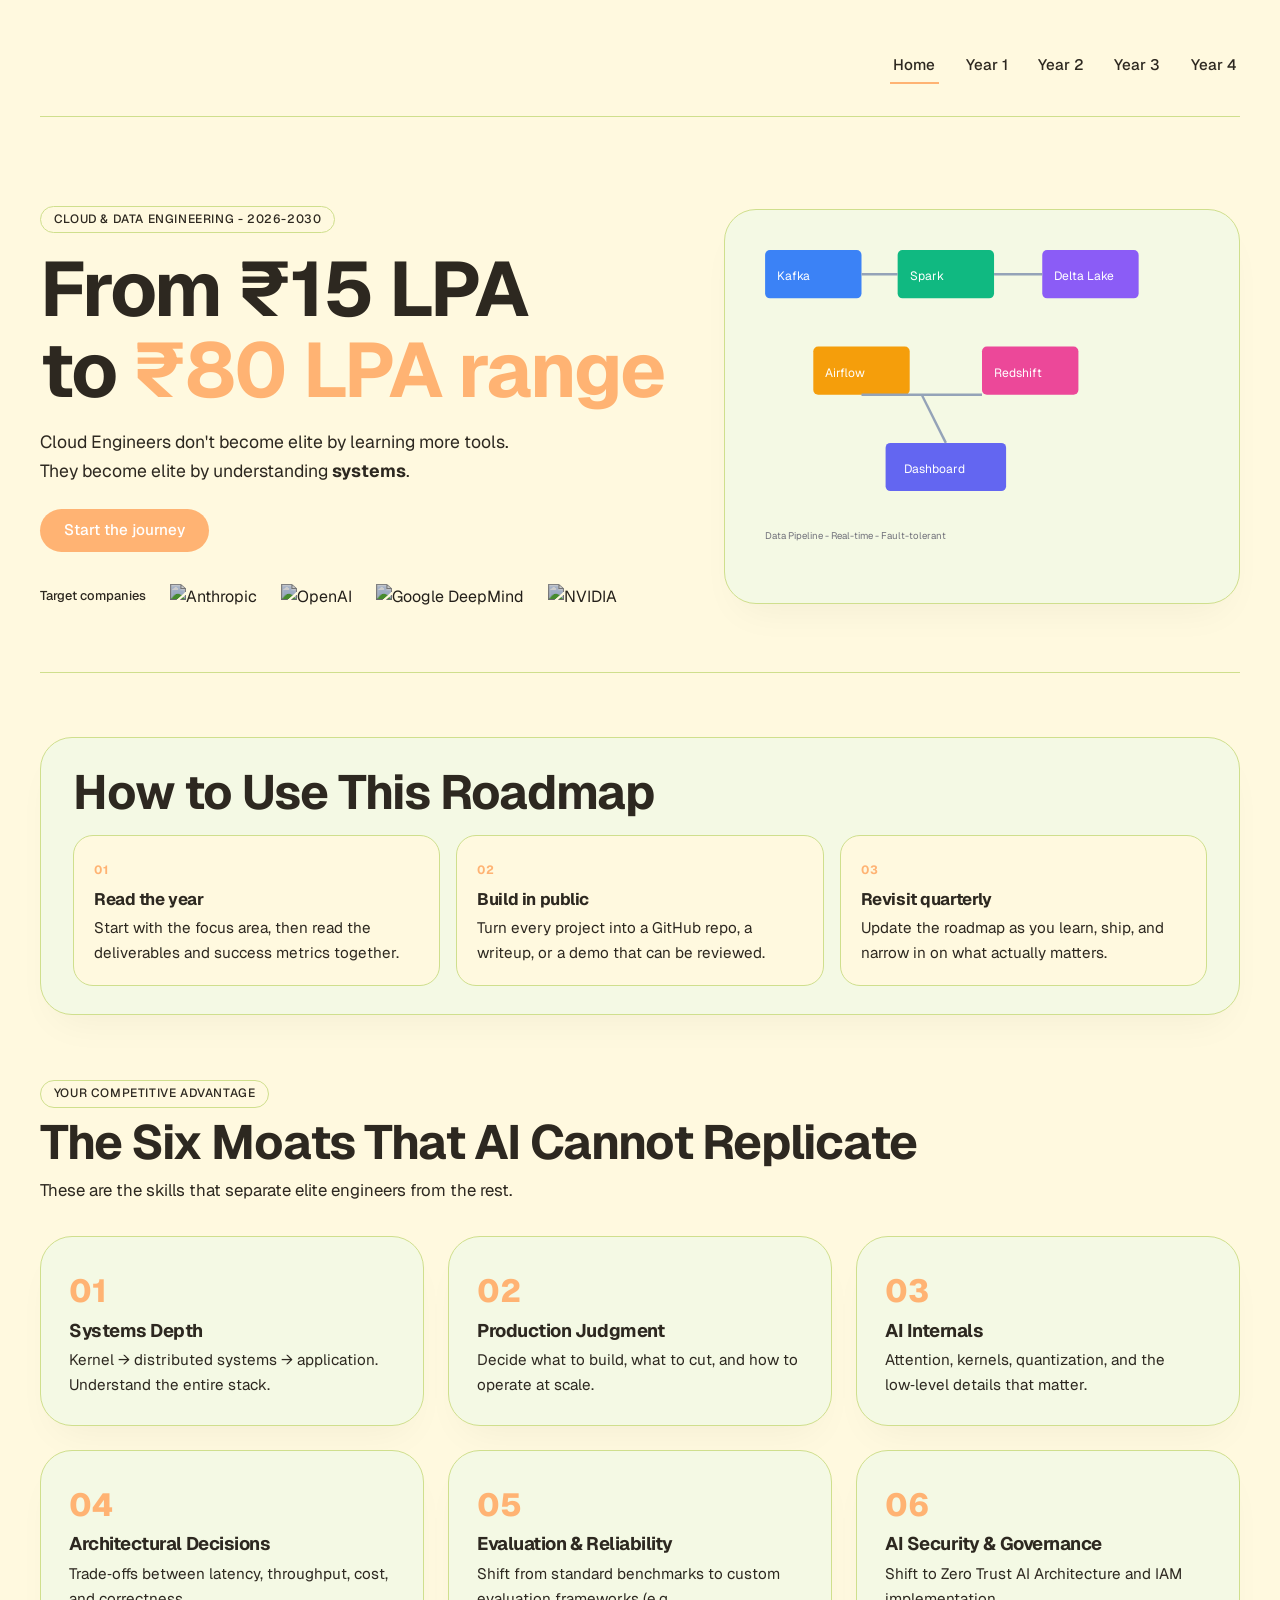
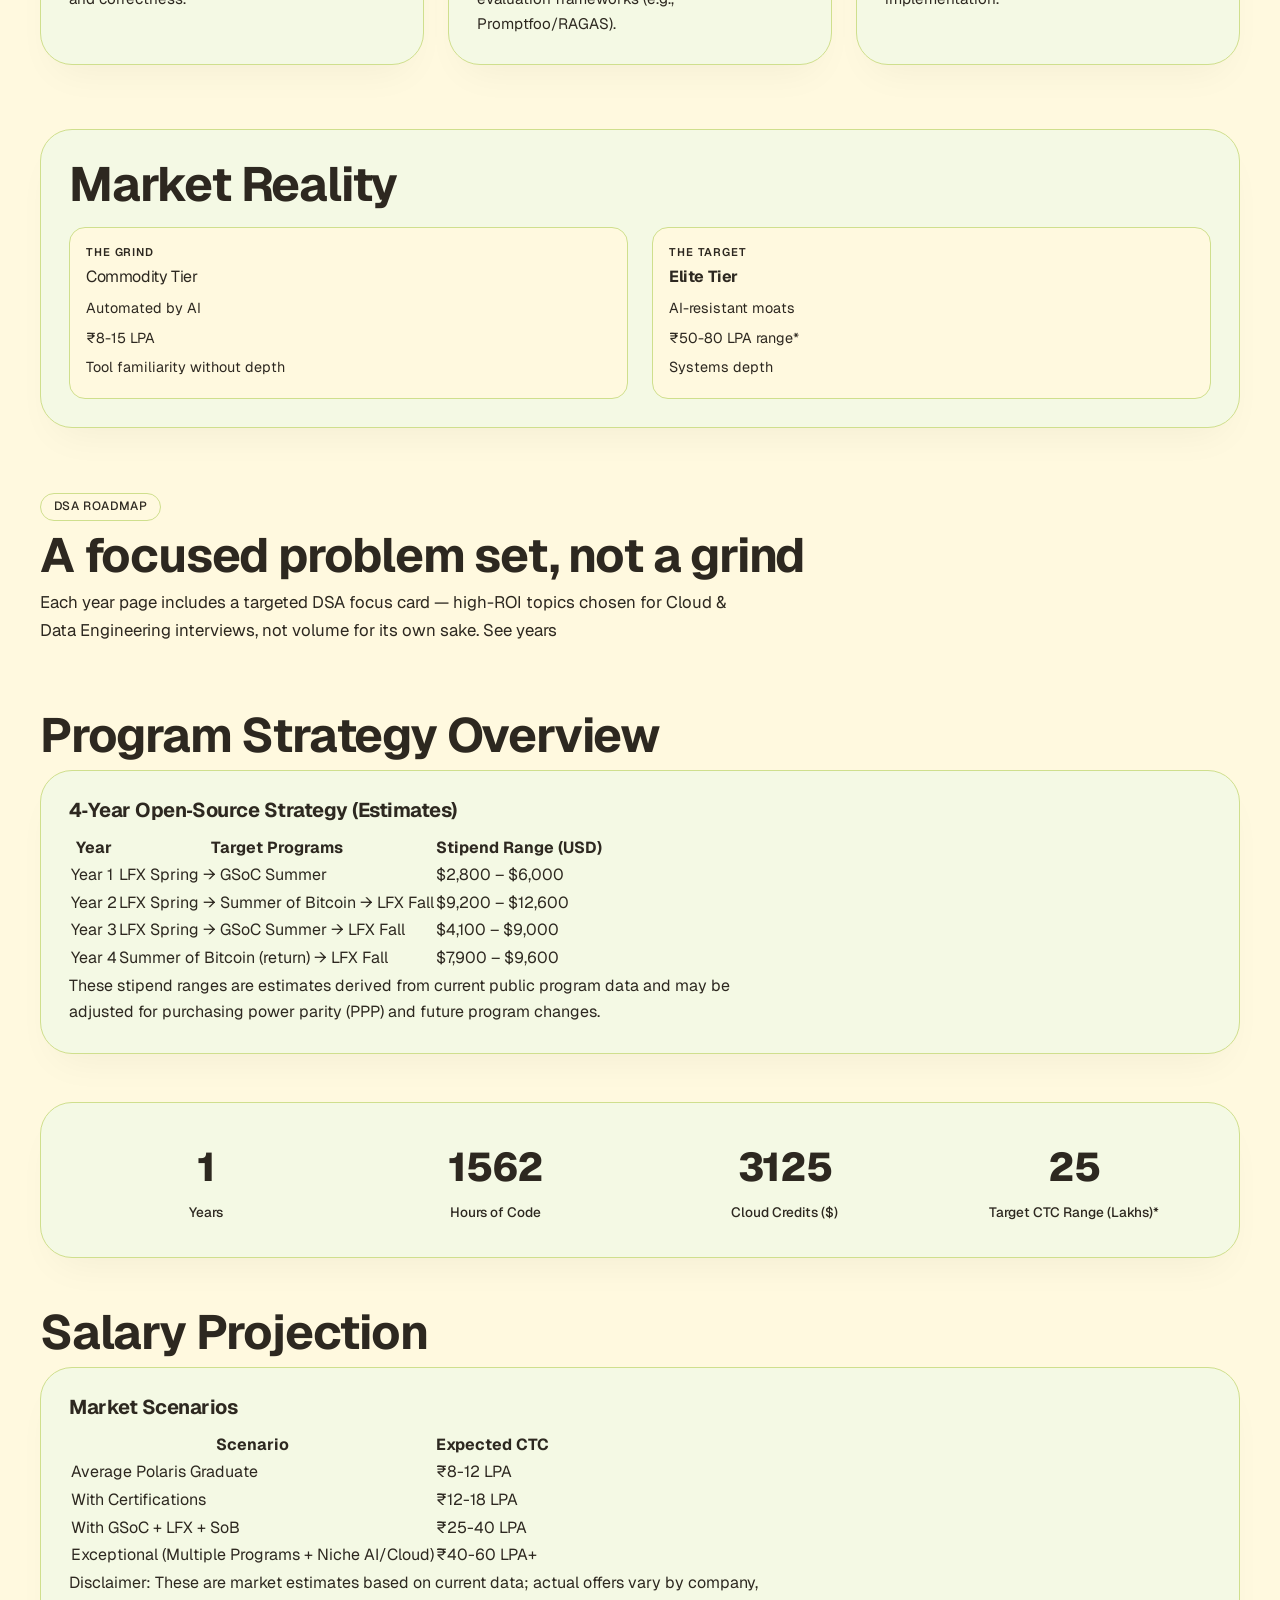
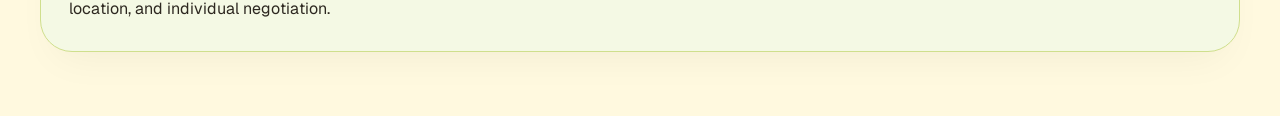
==== commit 8d016a53: "Insert Program Strategy Overview and Salary Projection sections into index.html" ====
--- a/index.html
+++ b/index.html
@@ -174,9 +174,55 @@
       <div class="section-header">
         <span class="eyebrow">DSA Roadmap</span>
         <h2>A focused problem set, not a grind</h2>
-        <p class="section-desc">Each year page includes a targeted DSA focus card — high-ROI topics chosen for Cloud &amp; Data Engineering interviews, not volume for its own sake. <a href="yea[...]" target="_blank" rel="noopener noreferrer">See details on the year pages</a></p>
-      </div>
-    </section>
+        <p class="section-desc">Each year page includes a targeted DSA focus card — high-ROI topics chosen for Cloud &amp; Data Engineering interviews, not volume for its own sake. <a href="yea[...]" aria-hidden="true">See years</a></p>
+      </div>
+    </section>
+
+    <!-- NEW: Program Strategy Overview (inserted after the DSA summary and before stats bar) -->
+    <!-- NEW: Start -->
+    <section id="program-strategy-overview" class="card-list">
+      <h2>Program Strategy Overview</h2>
+
+      <div class="card">
+        <h3>4‑Year Open‑Source Strategy (Estimates)</h3>
+        <table class="striped">
+          <thead>
+            <tr>
+              <th>Year</th>
+              <th>Target Programs</th>
+              <th>Stipend Range (USD)</th>
+            </tr>
+          </thead>
+          <tbody>
+            <tr>
+              <td>Year 1</td>
+              <td>LFX Spring → GSoC Summer</td>
+              <td>$2,800 – $6,000</td>
+            </tr>
+            <tr>
+              <td>Year 2</td>
+              <td>LFX Spring → Summer of Bitcoin → LFX Fall</td>
+              <td>$9,200 – $12,600</td>
+            </tr>
+            <tr>
+              <td>Year 3</td>
+              <td>LFX Spring → GSoC Summer → LFX Fall</td>
+              <td>$4,100 – $9,000</td>
+            </tr>
+            <tr>
+              <td>Year 4</td>
+              <td>Summer of Bitcoin (return) → LFX Fall</td>
+              <td>$7,900 – $9,600</td>
+            </tr>
+          </tbody>
+        </table>
+
+        <p class="muted">
+          These stipend ranges are estimates derived from current public program data and may be adjusted for purchasing power parity (PPP) and future program changes.
+        </p>
+      </div>
+    </section>
+    <!-- NEW: End -->
 
     <!-- Stats -->
     <section class="stats-bar">
@@ -197,6 +243,45 @@
         <span class="stat-label">Target CTC Range (Lakhs)*</span>
       </div>
     </section>
+
+    <!-- NEW: Salary Projection (inserted after the stats bar and before footer) -->
+    <!-- NEW: Start -->
+    <section id="salary-projection" class="card-list">
+      <h2>Salary Projection</h2>
+
+      <div class="card">
+        <h3>Market Scenarios</h3>
+        <table class="striped">
+          <thead>
+            <tr>
+              <th>Scenario</th>
+              <th>Expected CTC</th>
+            </tr>
+          </thead>
+          <tbody>
+            <tr>
+              <td>Average Polaris Graduate</td>
+              <td>₹8-12 LPA</td>
+            </tr>
+            <tr>
+              <td>With Certifications</td>
+              <td>₹12-18 LPA</td>
+            </tr>
+            <tr>
+              <td>With GSoC + LFX + SoB</td>
+              <td>₹25-40 LPA</td>
+            </tr>
+            <tr>
+              <td>Exceptional (Multiple Programs + Niche AI/Cloud)</td>
+              <td>₹40-60 LPA+</td>
+            </tr>
+          </tbody>
+        </table>
+
+        <p class="muted">Disclaimer: These are market estimates based on current data; actual offers vary by company, location, and individual negotiation.</p>
+      </div>
+    </section>
+    <!-- NEW: End -->
 
   </div>
 
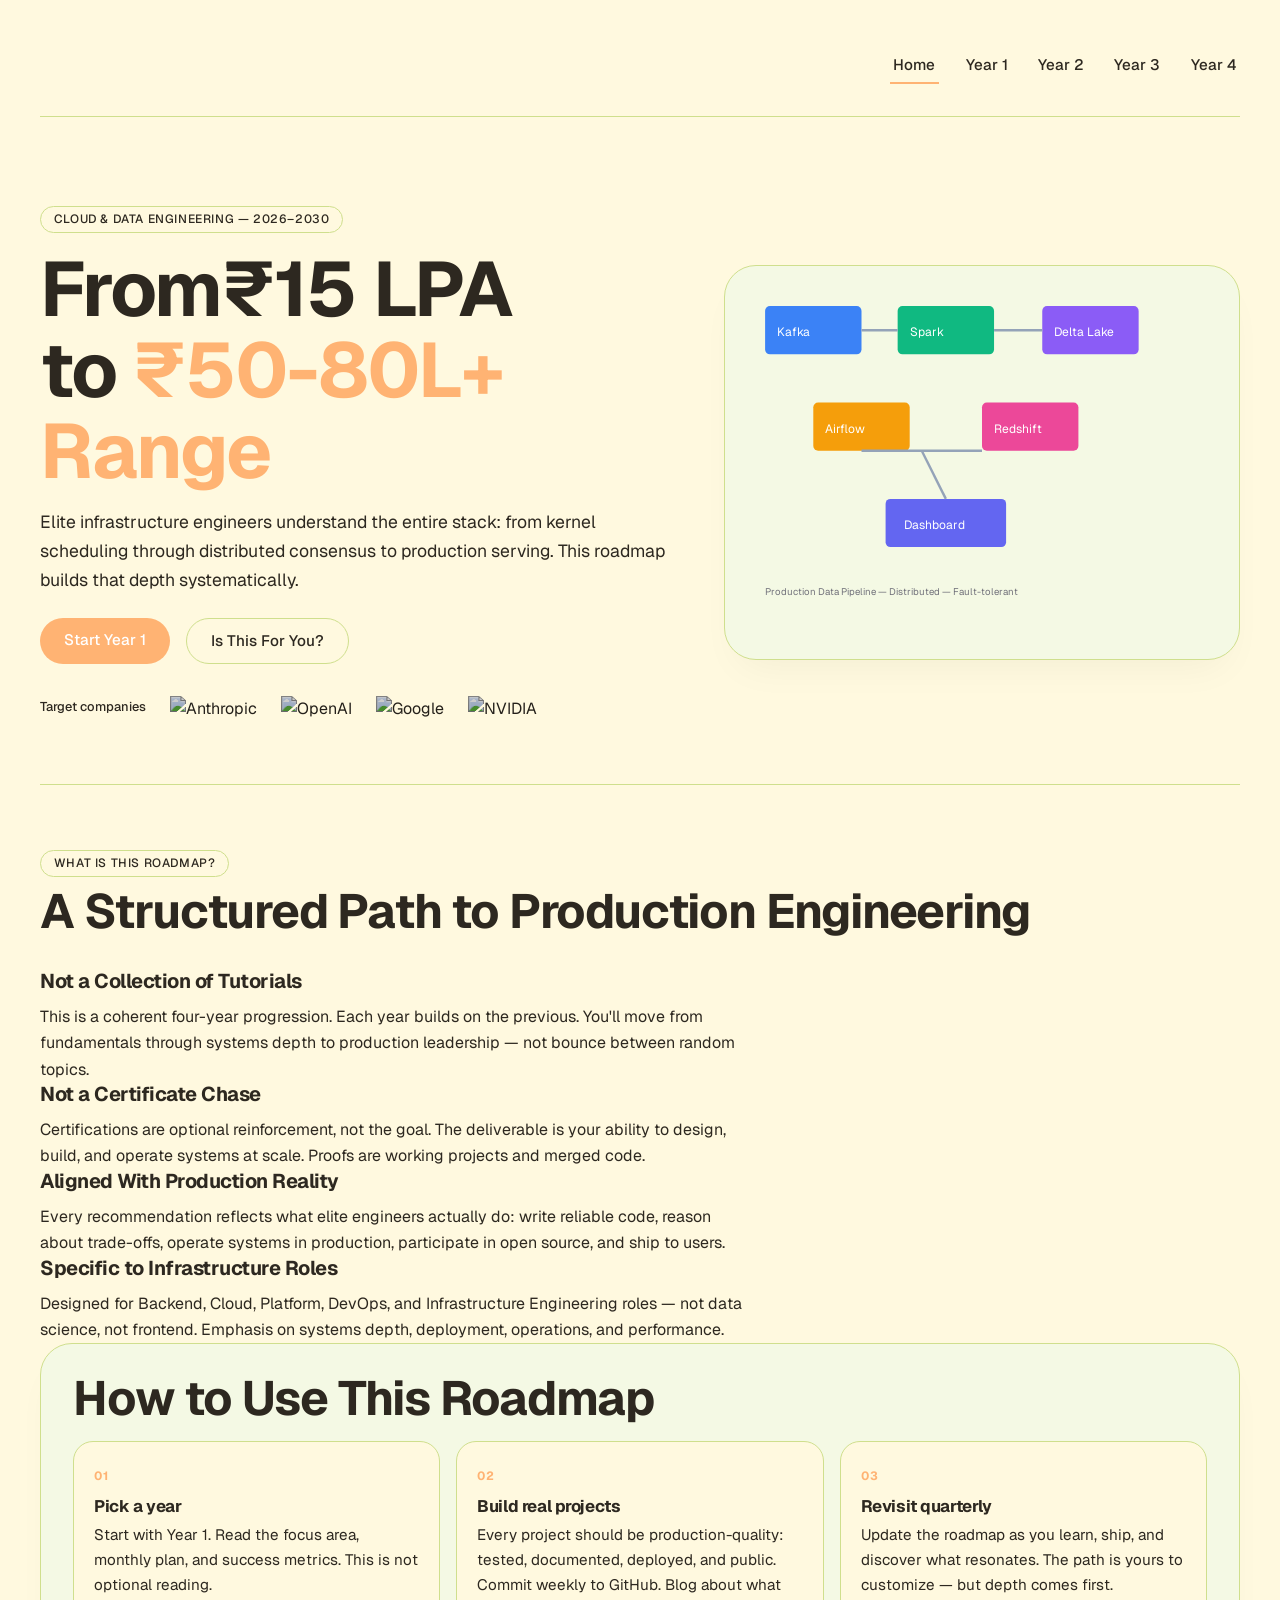
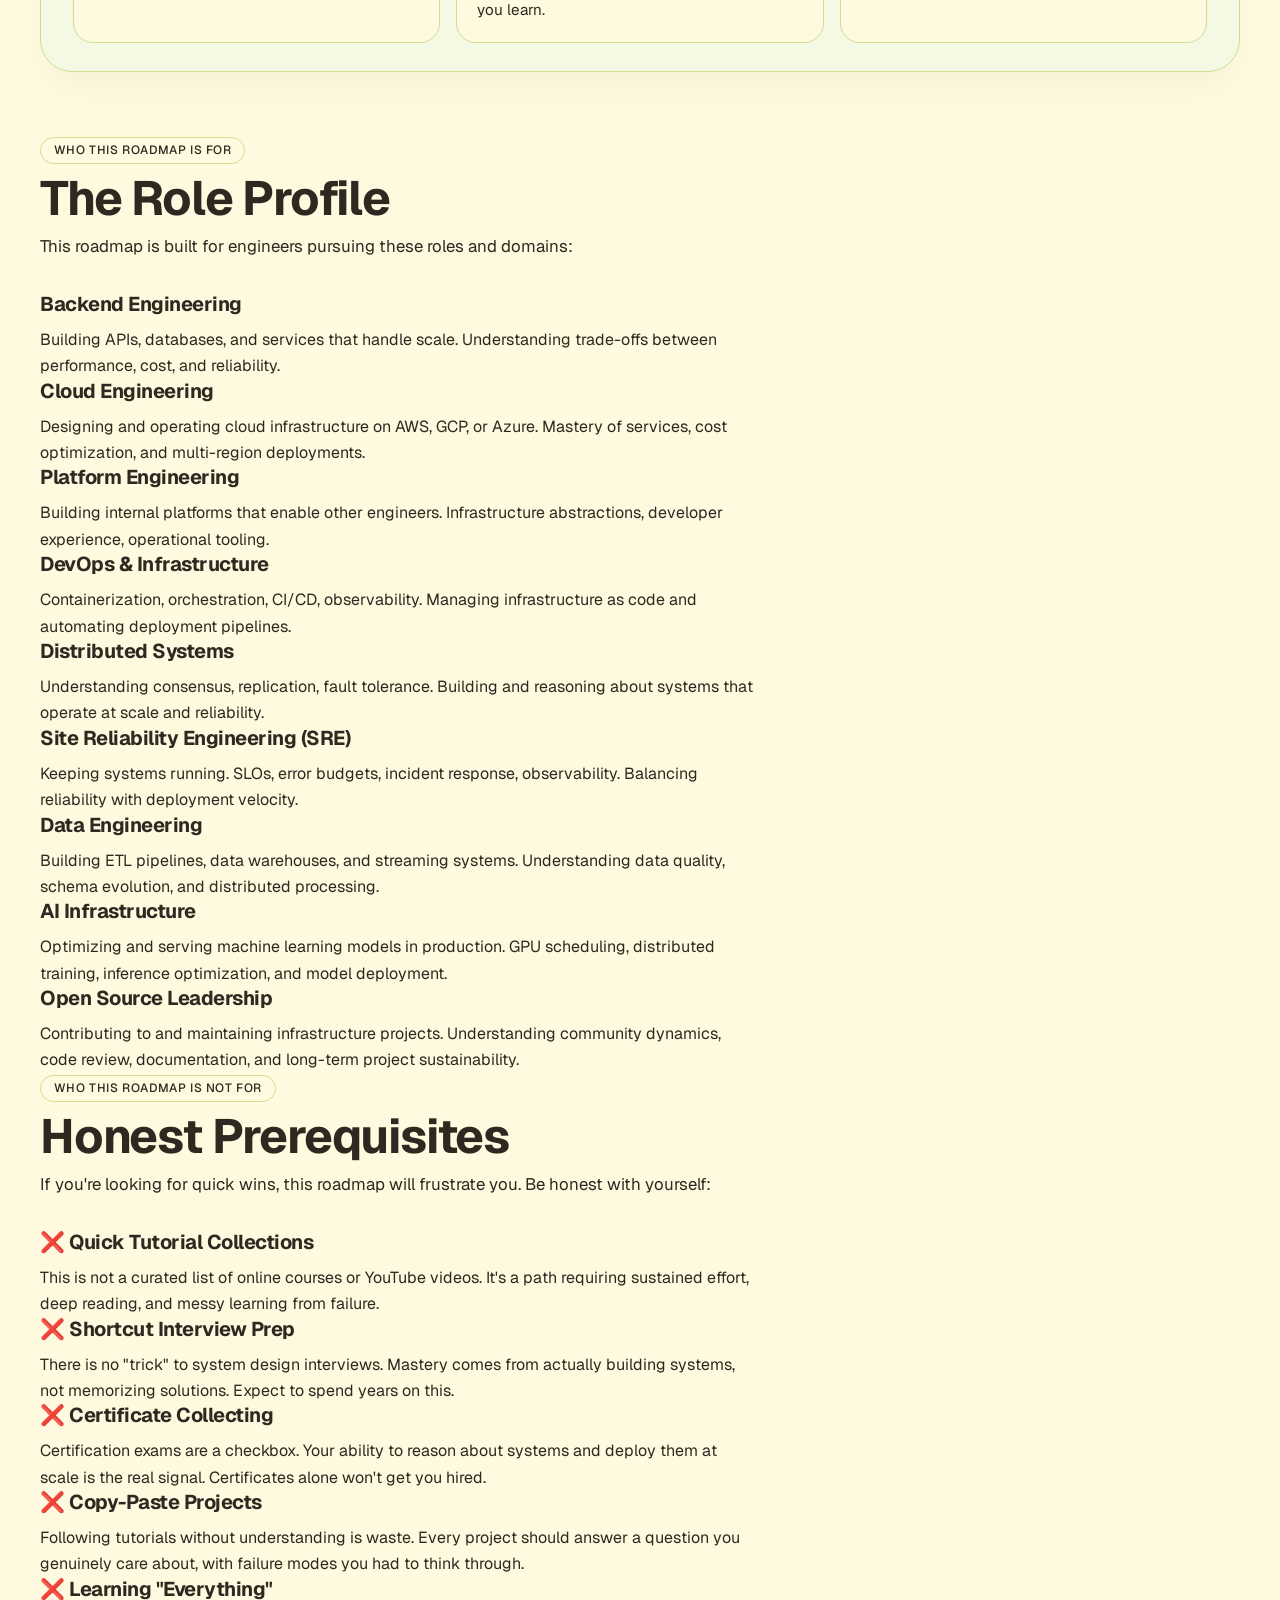
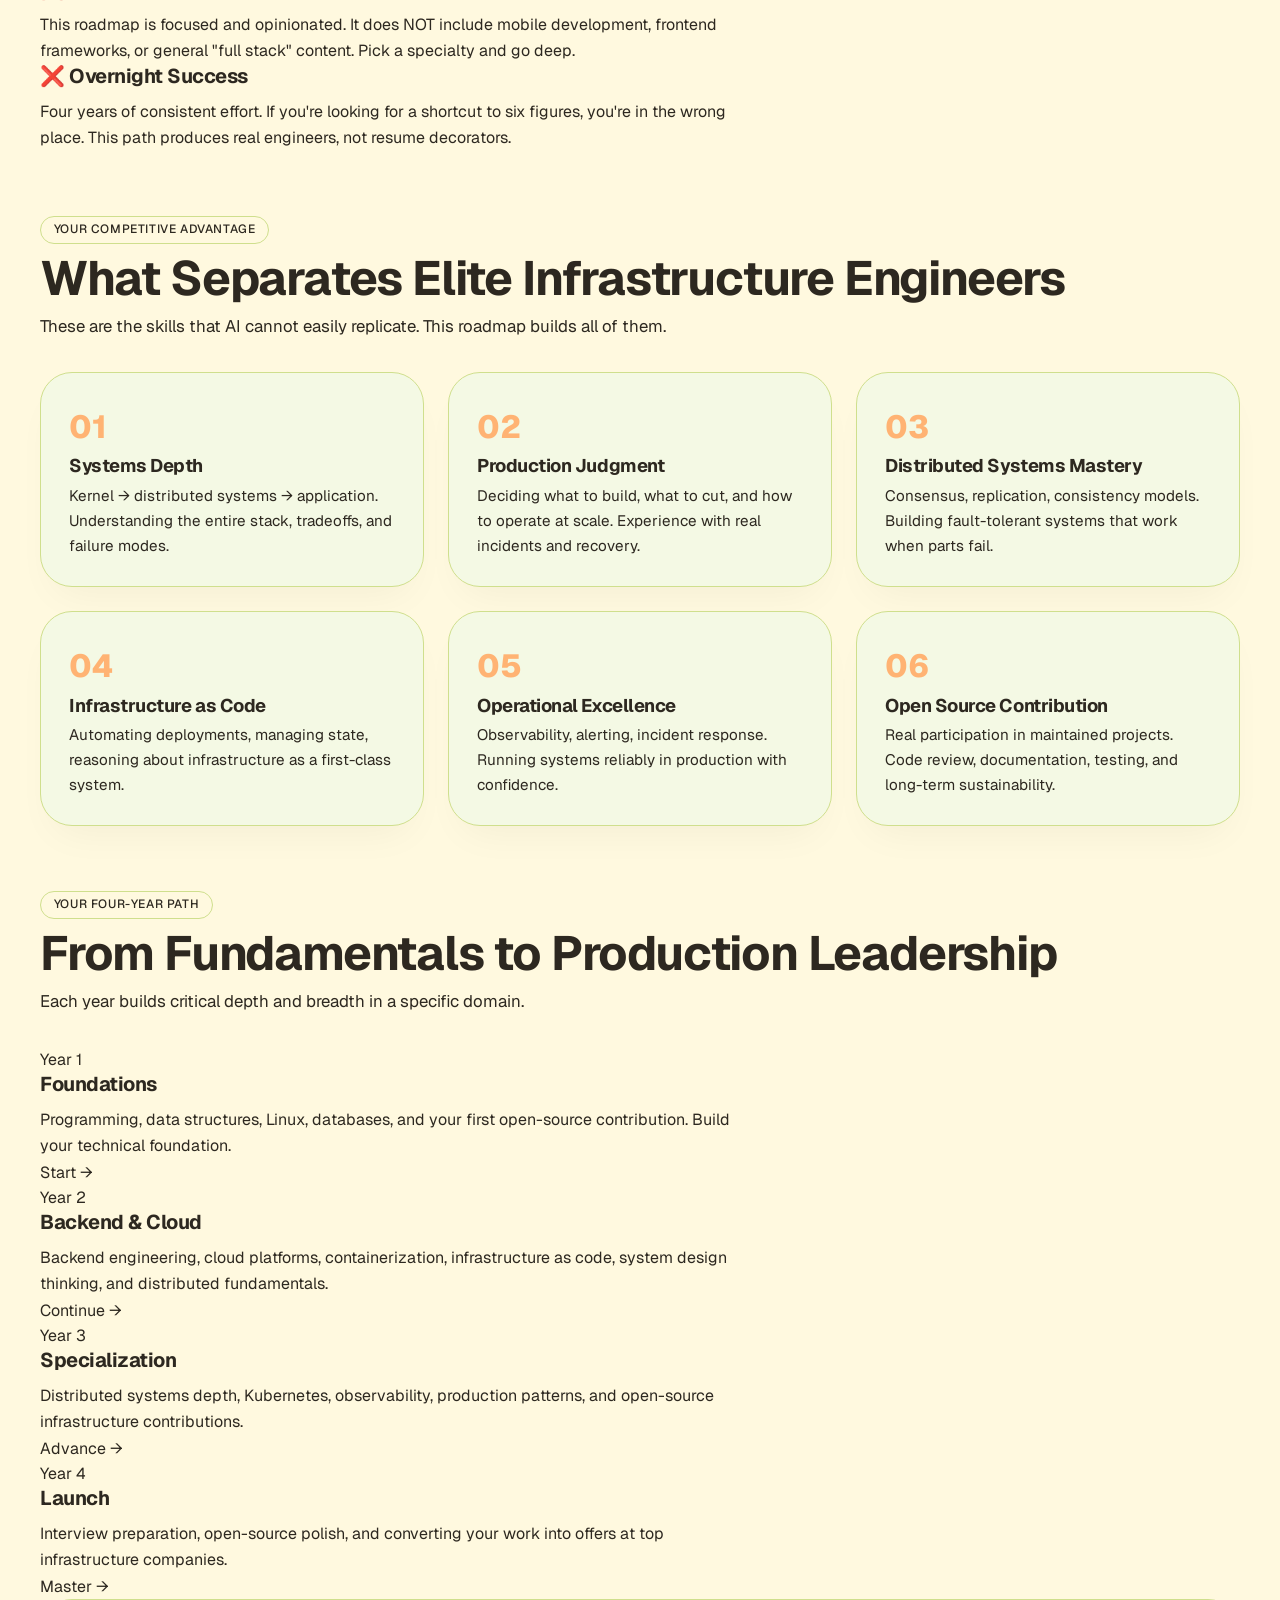
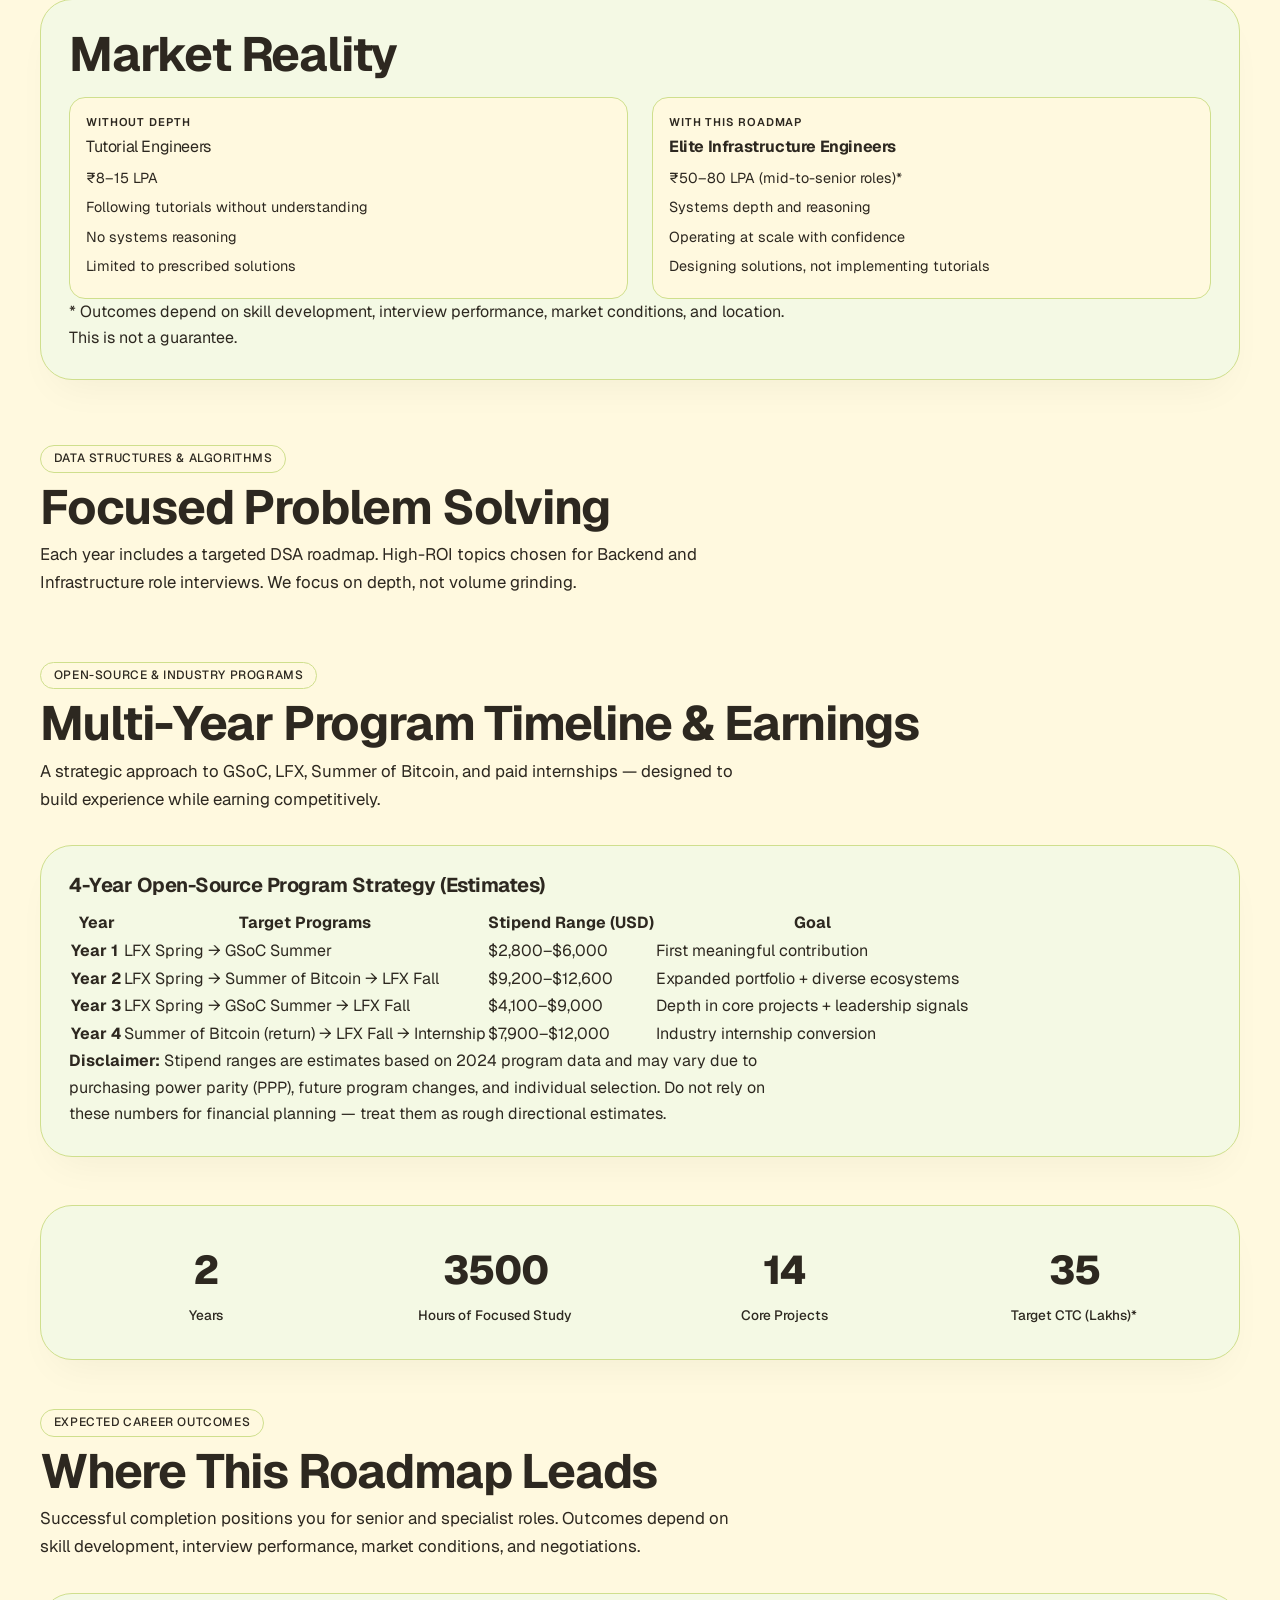
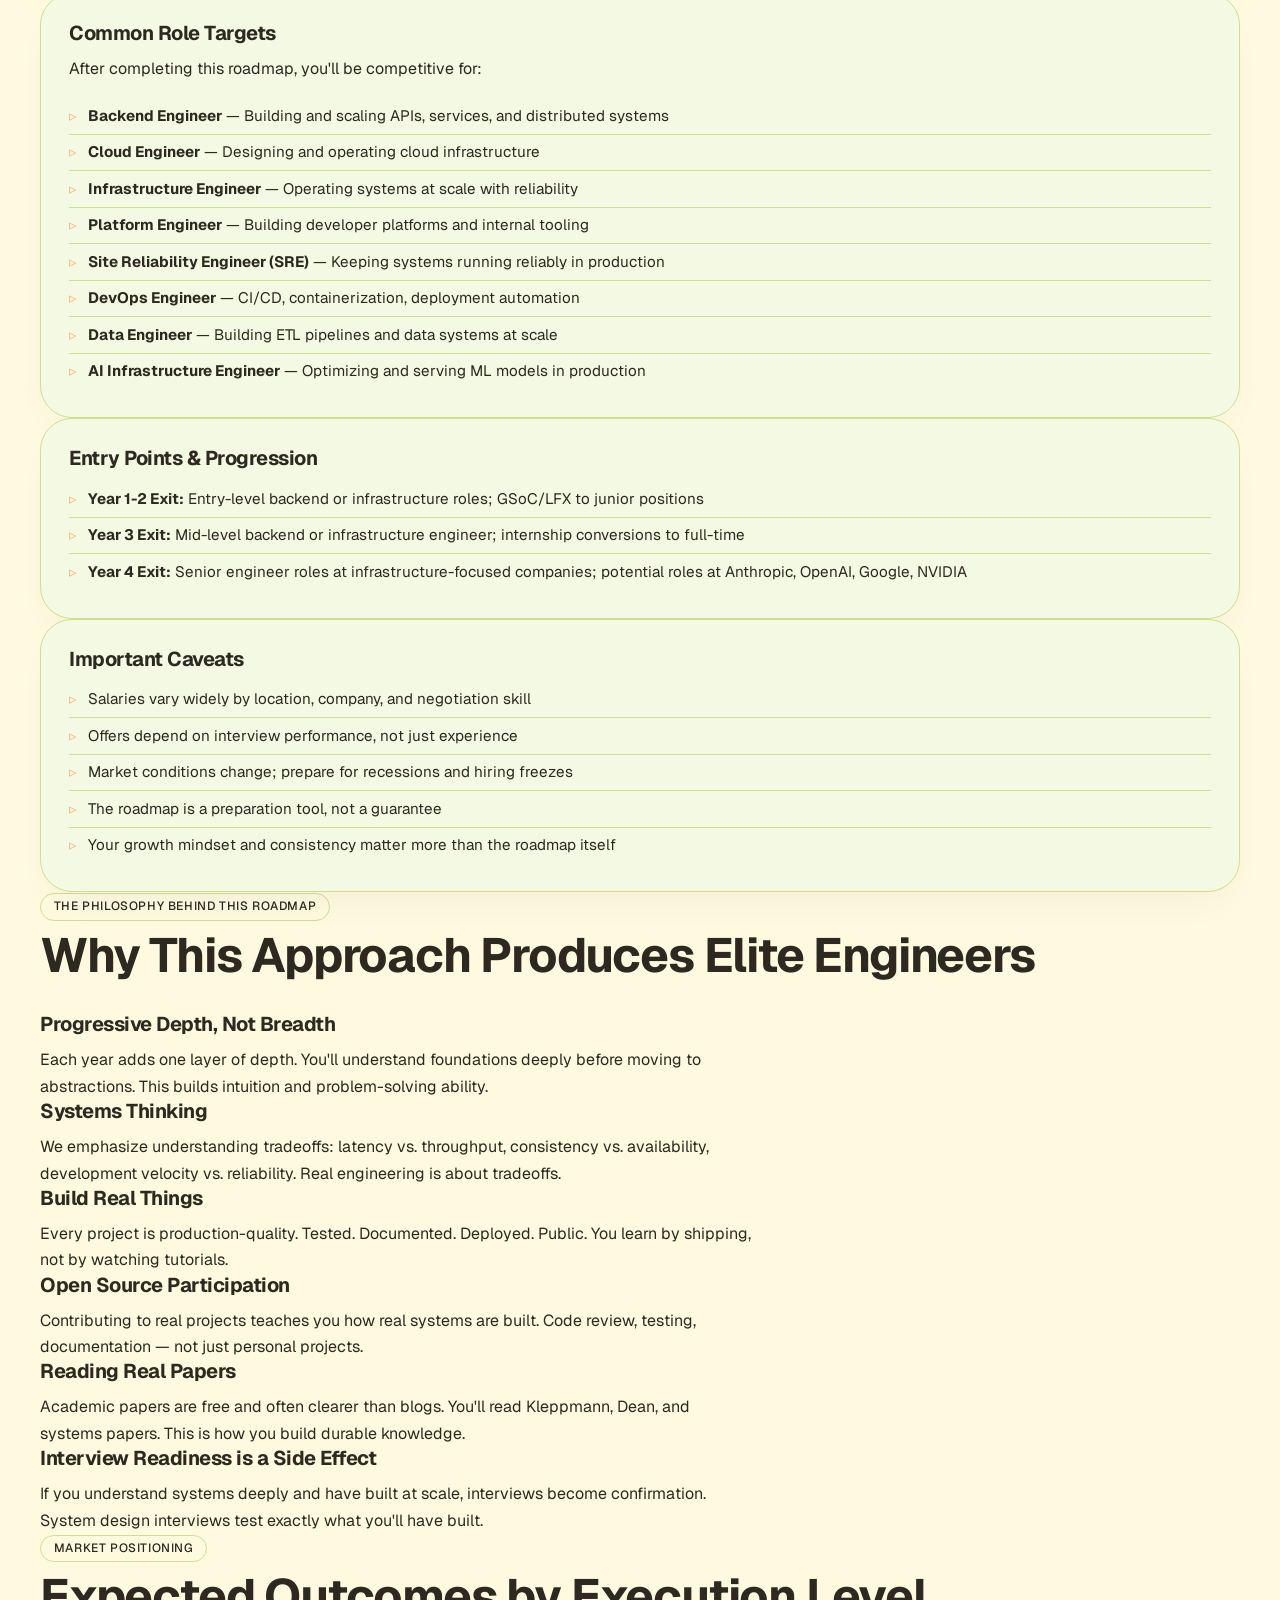
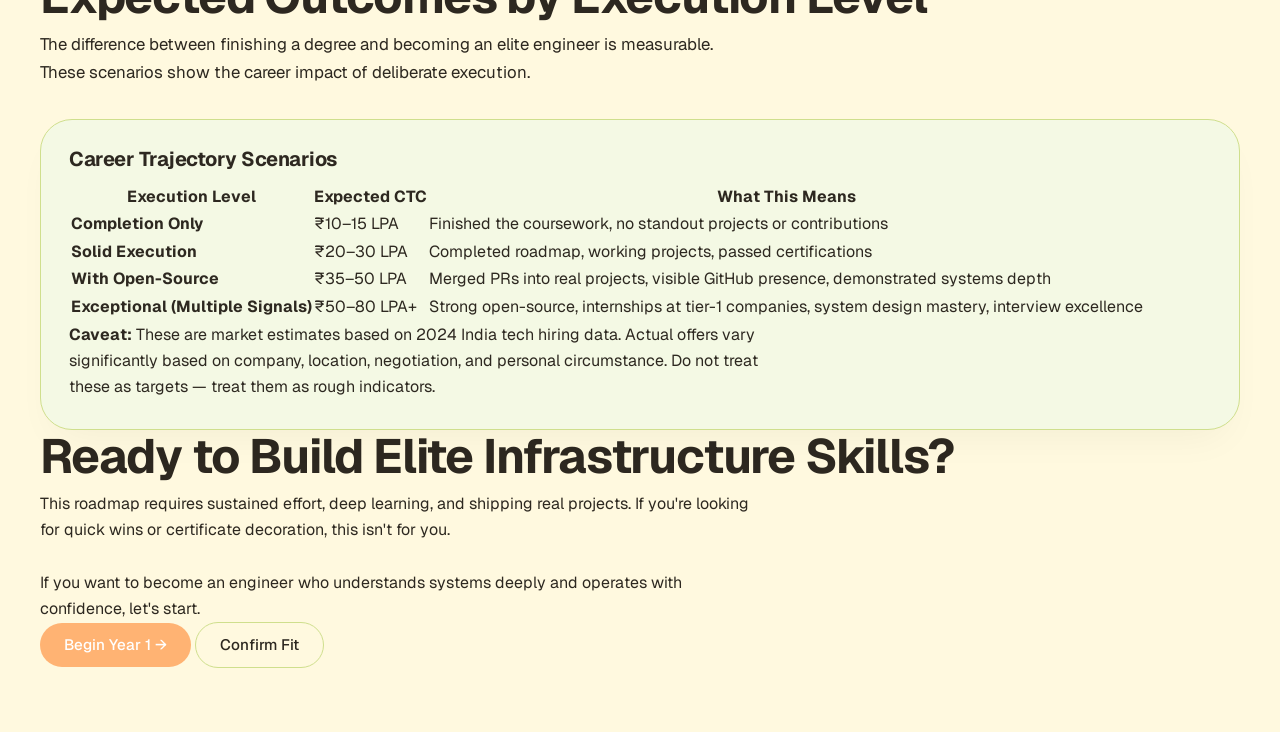
==== commit c18c7e61: "refactor(homepage): Complete rebuild with improved UX, clarity, and career messaging IMPROVEMENTS: -" ====
--- a/index.html
+++ b/index.html
@@ -3,10 +3,10 @@
 <head>
   <meta charset="UTF-8" />
   <meta name="viewport" content="width=device-width, initial-scale=1.0" />
-  <title>Polaris Edge - Cloud & Data Engineering - 4-Year Roadmap</title>
-  <meta name="description" content="Polaris Edge roadmap for cloud and data engineering across 2026-2030." />
-  <meta property="og:title" content="Polaris Edge - Cloud & Data Engineering - 4-Year Roadmap" />
-  <meta property="og:description" content="A focused roadmap for cloud and data engineering across 2026-2030." />
+  <title>Cloud & Data Engineering Roadmap — 4 Years to ₹50-80L+ Technical Mastery</title>
+  <meta name="description" content="A comprehensive 4-year roadmap for backend, cloud, and platform engineers. Build production-grade systems, distributed infrastructure, and land roles at top companies." />
+  <meta property="og:title" content="Cloud & Data Engineering Roadmap — 4 Years to Production Leadership" />
+  <meta property="og:description" content="From fundamentals through platform engineering. For engineers targeting Anthropic, OpenAI, Google, NVIDIA, and infrastructure-focused roles." />
   <meta property="og:image" content="og-preview.png" />
   <meta name="theme-color" content="#0F1117" />
   <link rel="icon" href="favicon.svg" type="image/svg+xml" />
@@ -27,7 +27,6 @@
         <a href="year3.html">Year 3</a>
         <a href="year4.html">Year 4</a>
       </div>
-
     </nav>
 
     <!-- Progress Bar -->
@@ -36,23 +35,23 @@
     <!-- Hero -->
     <section class="hero">
       <div class="hero-left">
-        <span class="eyebrow">Cloud & Data Engineering - 2026-2030</span>
+        <span class="eyebrow">Cloud & Data Engineering — 2026–2030</span>
         <h1>
-          From ₹15 LPA<br />
-          to <span class="accent">₹80 LPA range</span>
+          From₹15 LPA<br />
+          to <span class="accent">₹50-80L+ Range</span>
         </h1>
         <p class="hero-sub">
-          Cloud Engineers don't become elite by learning more tools.<br />
-          They become elite by understanding <strong>systems</strong>.
+          Elite infrastructure engineers understand the entire stack: from kernel scheduling through distributed consensus to production serving. This roadmap builds that depth systematically.
         </p>
         <div class="hero-cta">
-          <a href="year1.html" class="btn primary">Start the journey</a>
+          <a href="year1.html" class="btn primary">Start Year 1</a>
+          <a href="#for-whom" class="btn secondary">Is This For You?</a>
         </div>
         <div class="company-logos">
           <span>Target companies</span>
           <img src="https://cdn.simpleicons.org/anthropic/18181B" alt="Anthropic" />
           <img src="https://cdn.simpleicons.org/openai/18181B" alt="OpenAI" />
-          <img src="https://cdn.simpleicons.org/google/18181B" alt="Google DeepMind" />
+          <img src="https://cdn.simpleicons.org/google/18181B" alt="Google" />
           <img src="https://cdn.simpleicons.org/nvidia/18181B" alt="NVIDIA" />
         </div>
       </div>
@@ -74,8 +73,34 @@
           <rect x="120" y="180" width="100" height="40" rx="4" fill="#6366F1" />
           <text x="135" y="205" fill="white" font-size="10">Dashboard</text>
           <line x1="150" y1="140" x2="170" y2="180" stroke="#94A3B8" stroke-width="2" />
-          <text x="20" y="260" fill="#71717A" font-size="8">Data Pipeline - Real-time - Fault-tolerant</text>
+          <text x="20" y="260" fill="#71717A" font-size="8">Production Data Pipeline — Distributed — Fault-tolerant</text>
         </svg>
+      </div>
+    </section>
+
+    <!-- What Is This -->
+    <section class="what-is-this">
+      <div class="section-header">
+        <span class="eyebrow">What Is This Roadmap?</span>
+        <h2>A Structured Path to Production Engineering</h2>
+      </div>
+      <div class="what-grid">
+        <div class="what-card">
+          <h3>Not a Collection of Tutorials</h3>
+          <p>This is a coherent four-year progression. Each year builds on the previous. You'll move from fundamentals through systems depth to production leadership — not bounce between random topics.</p>
+        </div>
+        <div class="what-card">
+          <h3>Not a Certificate Chase</h3>
+          <p>Certifications are optional reinforcement, not the goal. The deliverable is your ability to design, build, and operate systems at scale. Proofs are working projects and merged code.</p>
+        </div>
+        <div class="what-card">
+          <h3>Aligned With Production Reality</h3>
+          <p>Every recommendation reflects what elite engineers actually do: write reliable code, reason about trade-offs, operate systems in production, participate in open source, and ship to users.</p>
+        </div>
+        <div class="what-card">
+          <h3>Specific to Infrastructure Roles</h3>
+          <p>Designed for Backend, Cloud, Platform, DevOps, and Infrastructure Engineering roles — not data science, not frontend. Emphasis on systems depth, deployment, operations, and performance.</p>
+        </div>
       </div>
     </section>
 
@@ -85,18 +110,104 @@
       <div class="how-to-use-grid">
         <div class="use-step">
           <span>01</span>
-          <h3>Read the year</h3>
-          <p>Start with the focus area, then read the deliverables and success metrics together.</p>
+          <h3>Pick a year</h3>
+          <p>Start with Year 1. Read the focus area, monthly plan, and success metrics. This is not optional reading.</p>
         </div>
         <div class="use-step">
           <span>02</span>
-          <h3>Build in public</h3>
-          <p>Turn every project into a GitHub repo, a writeup, or a demo that can be reviewed.</p>
+          <h3>Build real projects</h3>
+          <p>Every project should be production-quality: tested, documented, deployed, and public. Commit weekly to GitHub. Blog about what you learn.</p>
         </div>
         <div class="use-step">
           <span>03</span>
           <h3>Revisit quarterly</h3>
-          <p>Update the roadmap as you learn, ship, and narrow in on what actually matters.</p>
+          <p>Update the roadmap as you learn, ship, and discover what resonates. The path is yours to customize — but depth comes first.</p>
+        </div>
+      </div>
+    </section>
+
+    <!-- For Whom -->
+    <section id="for-whom" class="for-whom">
+      <div class="section-header">
+        <span class="eyebrow">Who This Roadmap Is For</span>
+        <h2>The Role Profile</h2>
+        <p class="section-desc">
+          This roadmap is built for engineers pursuing these roles and domains:
+        </p>
+      </div>
+      <div class="roles-grid">
+        <div class="role-card">
+          <h3>Backend Engineering</h3>
+          <p>Building APIs, databases, and services that handle scale. Understanding trade-offs between performance, cost, and reliability.</p>
+        </div>
+        <div class="role-card">
+          <h3>Cloud Engineering</h3>
+          <p>Designing and operating cloud infrastructure on AWS, GCP, or Azure. Mastery of services, cost optimization, and multi-region deployments.</p>
+        </div>
+        <div class="role-card">
+          <h3>Platform Engineering</h3>
+          <p>Building internal platforms that enable other engineers. Infrastructure abstractions, developer experience, operational tooling.</p>
+        </div>
+        <div class="role-card">
+          <h3>DevOps & Infrastructure</h3>
+          <p>Containerization, orchestration, CI/CD, observability. Managing infrastructure as code and automating deployment pipelines.</p>
+        </div>
+        <div class="role-card">
+          <h3>Distributed Systems</h3>
+          <p>Understanding consensus, replication, fault tolerance. Building and reasoning about systems that operate at scale and reliability.</p>
+        </div>
+        <div class="role-card">
+          <h3>Site Reliability Engineering (SRE)</h3>
+          <p>Keeping systems running. SLOs, error budgets, incident response, observability. Balancing reliability with deployment velocity.</p>
+        </div>
+        <div class="role-card">
+          <h3>Data Engineering</h3>
+          <p>Building ETL pipelines, data warehouses, and streaming systems. Understanding data quality, schema evolution, and distributed processing.</p>
+        </div>
+        <div class="role-card">
+          <h3>AI Infrastructure</h3>
+          <p>Optimizing and serving machine learning models in production. GPU scheduling, distributed training, inference optimization, and model deployment.</p>
+        </div>
+        <div class="role-card">
+          <h3>Open Source Leadership</h3>
+          <p>Contributing to and maintaining infrastructure projects. Understanding community dynamics, code review, documentation, and long-term project sustainability.</p>
+        </div>
+      </div>
+    </section>
+
+    <!-- Who Should NOT Use -->
+    <section class="who-should-not">
+      <div class="section-header">
+        <span class="eyebrow">Who This Roadmap Is NOT For</span>
+        <h2>Honest Prerequisites</h2>
+        <p class="section-desc">
+          If you're looking for quick wins, this roadmap will frustrate you. Be honest with yourself:
+        </p>
+      </div>
+      <div class="not-grid">
+        <div class="not-card">
+          <h3>❌ Quick Tutorial Collections</h3>
+          <p>This is not a curated list of online courses or YouTube videos. It's a path requiring sustained effort, deep reading, and messy learning from failure.</p>
+        </div>
+        <div class="not-card">
+          <h3>❌ Shortcut Interview Prep</h3>
+          <p>There is no "trick" to system design interviews. Mastery comes from actually building systems, not memorizing solutions. Expect to spend years on this.</p>
+        </div>
+        <div class="not-card">
+          <h3>❌ Certificate Collecting</h3>
+          <p>Certification exams are a checkbox. Your ability to reason about systems and deploy them at scale is the real signal. Certificates alone won't get you hired.</p>
+        </div>
+        <div class="not-card">
+          <h3>❌ Copy-Paste Projects</h3>
+          <p>Following tutorials without understanding is waste. Every project should answer a question you genuinely care about, with failure modes you had to think through.</p>
+        </div>
+        <div class="not-card">
+          <h3>❌ Learning "Everything"</h3>
+          <p>This roadmap is focused and opinionated. It does NOT include mobile development, frontend frameworks, or general "full stack" content. Pick a specialty and go deep.</p>
+        </div>
+        <div class="not-card">
+          <h3>❌ Overnight Success</h3>
+          <p>Four years of consistent effort. If you're looking for a shortcut to six figures, you're in the wrong place. This path produces real engineers, not resume decorators.</p>
         </div>
       </div>
     </section>
@@ -105,39 +216,76 @@
     <section class="moats">
       <div class="section-header">
         <span class="eyebrow">Your Competitive Advantage</span>
-        <h2>The Six Moats That AI Cannot Replicate</h2>
-        <p class="section-desc">These are the skills that separate elite engineers from the rest.</p>
+        <h2>What Separates Elite Infrastructure Engineers</h2>
+        <p class="section-desc">These are the skills that AI cannot easily replicate. This roadmap builds all of them.</p>
       </div>
       <div class="moats-grid">
         <div class="moat-card">
           <span class="moat-number">01</span>
           <h3>Systems Depth</h3>
-          <p>Kernel → distributed systems → application. Understand the entire stack.</p>
+          <p>Kernel → distributed systems → application. Understanding the entire stack, tradeoffs, and failure modes.</p>
         </div>
         <div class="moat-card">
           <span class="moat-number">02</span>
           <h3>Production Judgment</h3>
-          <p>Decide what to build, what to cut, and how to operate at scale.</p>
+          <p>Deciding what to build, what to cut, and how to operate at scale. Experience with real incidents and recovery.</p>
         </div>
         <div class="moat-card">
           <span class="moat-number">03</span>
-          <h3>AI Internals</h3>
-          <p>Attention, kernels, quantization, and the low‑level details that matter.</p>
+          <h3>Distributed Systems Mastery</h3>
+          <p>Consensus, replication, consistency models. Building fault-tolerant systems that work when parts fail.</p>
         </div>
         <div class="moat-card">
           <span class="moat-number">04</span>
-          <h3>Architectural Decisions</h3>
-          <p>Trade‑offs between latency, throughput, cost, and correctness.</p>
+          <h3>Infrastructure as Code</h3>
+          <p>Automating deployments, managing state, reasoning about infrastructure as a first-class system.</p>
         </div>
         <div class="moat-card">
           <span class="moat-number">05</span>
-          <h3>Evaluation & Reliability</h3>
-          <p>Shift from standard benchmarks to custom evaluation frameworks (e.g., Promptfoo/RAGAS).</p>
+          <h3>Operational Excellence</h3>
+          <p>Observability, alerting, incident response. Running systems reliably in production with confidence.</p>
         </div>
         <div class="moat-card">
           <span class="moat-number">06</span>
-          <h3>AI Security & Governance</h3>
-          <p>Shift to Zero Trust AI Architecture and IAM implementation.</p>
+          <h3>Open Source Contribution</h3>
+          <p>Real participation in maintained projects. Code review, documentation, testing, and long-term sustainability.</p>
+        </div>
+      </div>
+    </section>
+
+    <!-- Year Progression -->
+    <section class="progression">
+      <div class="section-header">
+        <span class="eyebrow">Your Four-Year Path</span>
+        <h2>From Fundamentals to Production Leadership</h2>
+        <p class="section-desc">
+          Each year builds critical depth and breadth in a specific domain.
+        </p>
+      </div>
+      <div class="progression-grid">
+        <div class="progression-card">
+          <span class="prog-year">Year 1</span>
+          <h3>Foundations</h3>
+          <p>Programming, data structures, Linux, databases, and your first open-source contribution. Build your technical foundation.</p>
+          <a href="year1.html" class="link-arrow">Start →</a>
+        </div>
+        <div class="progression-card">
+          <span class="prog-year">Year 2</span>
+          <h3>Backend & Cloud</h3>
+          <p>Backend engineering, cloud platforms, containerization, infrastructure as code, system design thinking, and distributed fundamentals.</p>
+          <a href="year2.html" class="link-arrow">Continue →</a>
+        </div>
+        <div class="progression-card">
+          <span class="prog-year">Year 3</span>
+          <h3>Specialization</h3>
+          <p>Distributed systems depth, Kubernetes, observability, production patterns, and open-source infrastructure contributions.</p>
+          <a href="year3.html" class="link-arrow">Advance →</a>
+        </div>
+        <div class="progression-card">
+          <span class="prog-year">Year 4</span>
+          <h3>Launch</h3>
+          <p>Interview preparation, open-source polish, and converting your work into offers at top infrastructure companies.</p>
+          <a href="year4.html" class="link-arrow">Master →</a>
         </div>
       </div>
     </section>
@@ -148,81 +296,94 @@
         <h2>Market Reality</h2>
         <div class="comparison">
           <div class="tier">
-            <span class="tier-label">the grind</span>
-            <h3>Commodity Tier</h3>
+            <span class="tier-label">Without Depth</span>
+            <h3>Tutorial Engineers</h3>
             <ul>
-              <li>Automated by AI</li>
-              <li>₹8-15 LPA</li>
-              <li>Tool familiarity without depth</li>
+              <li>₹8–15 LPA</li>
+              <li>Following tutorials without understanding</li>
+              <li>No systems reasoning</li>
+              <li>Limited to prescribed solutions</li>
             </ul>
           </div>
           <div class="tier elite">
-            <span class="tier-label">the target</span>
-            <h3>Elite Tier</h3>
+            <span class="tier-label">With This Roadmap</span>
+            <h3>Elite Infrastructure Engineers</h3>
             <ul>
-              <li>AI-resistant moats</li>
-              <li>₹50-80 LPA range*</li>
-              <li>Systems depth</li>
+              <li>₹50–80 LPA (mid-to-senior roles)*</li>
+              <li>Systems depth and reasoning</li>
+              <li>Operating at scale with confidence</li>
+              <li>Designing solutions, not implementing tutorials</li>
             </ul>
           </div>
         </div>
-      </div>
-    </section>
-
-    <!-- DSA summary removed to year pages -->
+        <p class="market-note">* Outcomes depend on skill development, interview performance, market conditions, and location. This is not a guarantee.</p>
+      </div>
+    </section>
+
+    <!-- DSA Summary -->
     <section class="dsa-summary">
       <div class="section-header">
-        <span class="eyebrow">DSA Roadmap</span>
-        <h2>A focused problem set, not a grind</h2>
-        <p class="section-desc">Each year page includes a targeted DSA focus card — high-ROI topics chosen for Cloud &amp; Data Engineering interviews, not volume for its own sake. <a href="yea[...]" aria-hidden="true">See years</a></p>
-      </div>
-    </section>
-
-    <!-- NEW: Program Strategy Overview (inserted after the DSA summary and before stats bar) -->
-    <!-- NEW: Start -->
+        <span class="eyebrow">Data Structures & Algorithms</span>
+        <h2>Focused Problem Solving</h2>
+        <p class="section-desc">
+          Each year includes a targeted DSA roadmap. High-ROI topics chosen for Backend and Infrastructure role interviews. We focus on depth, not volume grinding.
+        </p>
+      </div>
+    </section>
+
+    <!-- Program Strategy Overview -->
     <section id="program-strategy-overview" class="card-list">
-      <h2>Program Strategy Overview</h2>
+      <div class="section-header">
+        <span class="eyebrow">Open-Source & Industry Programs</span>
+        <h2>Multi-Year Program Timeline & Earnings</h2>
+        <p class="section-desc">
+          A strategic approach to GSoC, LFX, Summer of Bitcoin, and paid internships — designed to build experience while earning competitively.
+        </p>
+      </div>
 
       <div class="card">
-        <h3>4‑Year Open‑Source Strategy (Estimates)</h3>
+        <h3>4-Year Open-Source Program Strategy (Estimates)</h3>
         <table class="striped">
           <thead>
             <tr>
               <th>Year</th>
               <th>Target Programs</th>
               <th>Stipend Range (USD)</th>
+              <th>Goal</th>
             </tr>
           </thead>
           <tbody>
             <tr>
-              <td>Year 1</td>
+              <td><strong>Year 1</strong></td>
               <td>LFX Spring → GSoC Summer</td>
-              <td>$2,800 – $6,000</td>
-            </tr>
-            <tr>
-              <td>Year 2</td>
+              <td>$2,800–$6,000</td>
+              <td>First meaningful contribution</td>
+            </tr>
+            <tr>
+              <td><strong>Year 2</strong></td>
               <td>LFX Spring → Summer of Bitcoin → LFX Fall</td>
-              <td>$9,200 – $12,600</td>
-            </tr>
-            <tr>
-              <td>Year 3</td>
+              <td>$9,200–$12,600</td>
+              <td>Expanded portfolio + diverse ecosystems</td>
+            </tr>
+            <tr>
+              <td><strong>Year 3</strong></td>
               <td>LFX Spring → GSoC Summer → LFX Fall</td>
-              <td>$4,100 – $9,000</td>
-            </tr>
-            <tr>
-              <td>Year 4</td>
-              <td>Summer of Bitcoin (return) → LFX Fall</td>
-              <td>$7,900 – $9,600</td>
+              <td>$4,100–$9,000</td>
+              <td>Depth in core projects + leadership signals</td>
+            </tr>
+            <tr>
+              <td><strong>Year 4</strong></td>
+              <td>Summer of Bitcoin (return) → LFX Fall → Internship</td>
+              <td>$7,900–$12,000</td>
+              <td>Industry internship conversion</td>
             </tr>
           </tbody>
         </table>
-
         <p class="muted">
-          These stipend ranges are estimates derived from current public program data and may be adjusted for purchasing power parity (PPP) and future program changes.
-        </p>
-      </div>
-    </section>
-    <!-- NEW: End -->
+          <strong>Disclaimer:</strong> Stipend ranges are estimates based on 2024 program data and may vary due to purchasing power parity (PPP), future program changes, and individual selection. Do not rely on these numbers for financial planning — treat them as rough directional estimates.
+        </p>
+      </div>
+    </section>
 
     <!-- Stats -->
     <section class="stats-bar">
@@ -232,56 +393,164 @@
       </div>
       <div class="stat-item">
         <span class="stat-number" data-count="5000">0</span>
-        <span class="stat-label">Hours of Code</span>
+        <span class="stat-label">Hours of Focused Study</span>
       </div>
       <div class="stat-item">
-        <span class="stat-number" data-count="10000">0</span>
-        <span class="stat-label">Cloud Credits ($)</span>
+        <span class="stat-number" data-count="20">0</span>
+        <span class="stat-label">Core Projects</span>
       </div>
       <div class="stat-item">
-        <span class="stat-number" data-count="80">0</span>
-        <span class="stat-label">Target CTC Range (Lakhs)*</span>
-      </div>
-    </section>
-
-    <!-- NEW: Salary Projection (inserted after the stats bar and before footer) -->
-    <!-- NEW: Start -->
+        <span class="stat-number" data-count="50">0</span>
+        <span class="stat-label">Target CTC (Lakhs)*</span>
+      </div>
+    </section>
+
+    <!-- Career Outcomes -->
+    <section id="career-outcomes" class="card-list">
+      <div class="section-header">
+        <span class="eyebrow">Expected Career Outcomes</span>
+        <h2>Where This Roadmap Leads</h2>
+        <p class="section-desc">
+          Successful completion positions you for senior and specialist roles. Outcomes depend on skill development, interview performance, market conditions, and negotiations.
+        </p>
+      </div>
+
+      <div class="card">
+        <h3>Common Role Targets</h3>
+        <p style="margin-bottom: 1rem;">After completing this roadmap, you'll be competitive for:</p>
+        <ul>
+          <li><strong>Backend Engineer</strong> — Building and scaling APIs, services, and distributed systems</li>
+          <li><strong>Cloud Engineer</strong> — Designing and operating cloud infrastructure</li>
+          <li><strong>Infrastructure Engineer</strong> — Operating systems at scale with reliability</li>
+          <li><strong>Platform Engineer</strong> — Building developer platforms and internal tooling</li>
+          <li><strong>Site Reliability Engineer (SRE)</strong> — Keeping systems running reliably in production</li>
+          <li><strong>DevOps Engineer</strong> — CI/CD, containerization, deployment automation</li>
+          <li><strong>Data Engineer</strong> — Building ETL pipelines and data systems at scale</li>
+          <li><strong>AI Infrastructure Engineer</strong> — Optimizing and serving ML models in production</li>
+        </ul>
+      </div>
+
+      <div class="card">
+        <h3>Entry Points & Progression</h3>
+        <ul>
+          <li><strong>Year 1-2 Exit:</strong> Entry-level backend or infrastructure roles; GSoC/LFX to junior positions</li>
+          <li><strong>Year 3 Exit:</strong> Mid-level backend or infrastructure engineer; internship conversions to full-time</li>
+          <li><strong>Year 4 Exit:</strong> Senior engineer roles at infrastructure-focused companies; potential roles at Anthropic, OpenAI, Google, NVIDIA</li>
+        </ul>
+      </div>
+
+      <div class="card">
+        <h3>Important Caveats</h3>
+        <ul>
+          <li>Salaries vary widely by location, company, and negotiation skill</li>
+          <li>Offers depend on interview performance, not just experience</li>
+          <li>Market conditions change; prepare for recessions and hiring freezes</li>
+          <li>The roadmap is a preparation tool, not a guarantee</li>
+          <li>Your growth mindset and consistency matter more than the roadmap itself</li>
+        </ul>
+      </div>
+    </section>
+
+    <!-- Why This Works -->
+    <section class="why-this-works">
+      <div class="section-header">
+        <span class="eyebrow">The Philosophy Behind This Roadmap</span>
+        <h2>Why This Approach Produces Elite Engineers</h2>
+      </div>
+      <div class="philosophy-grid">
+        <div class="philosophy-card">
+          <h3>Progressive Depth, Not Breadth</h3>
+          <p>Each year adds one layer of depth. You'll understand foundations deeply before moving to abstractions. This builds intuition and problem-solving ability.</p>
+        </div>
+        <div class="philosophy-card">
+          <h3>Systems Thinking</h3>
+          <p>We emphasize understanding tradeoffs: latency vs. throughput, consistency vs. availability, development velocity vs. reliability. Real engineering is about tradeoffs.</p>
+        </div>
+        <div class="philosophy-card">
+          <h3>Build Real Things</h3>
+          <p>Every project is production-quality. Tested. Documented. Deployed. Public. You learn by shipping, not by watching tutorials.</p>
+        </div>
+        <div class="philosophy-card">
+          <h3>Open Source Participation</h3>
+          <p>Contributing to real projects teaches you how real systems are built. Code review, testing, documentation — not just personal projects.</p>
+        </div>
+        <div class="philosophy-card">
+          <h3>Reading Real Papers</h3>
+          <p>Academic papers are free and often clearer than blogs. You'll read Kleppmann, Dean, and systems papers. This is how you build durable knowledge.</p>
+        </div>
+        <div class="philosophy-card">
+          <h3>Interview Readiness is a Side Effect</h3>
+          <p>If you understand systems deeply and have built at scale, interviews become confirmation. System design interviews test exactly what you'll have built.</p>
+        </div>
+      </div>
+    </section>
+
+    <!-- Salary Projection -->
     <section id="salary-projection" class="card-list">
-      <h2>Salary Projection</h2>
+      <div class="section-header">
+        <span class="eyebrow">Market Positioning</span>
+        <h2>Expected Outcomes by Execution Level</h2>
+        <p class="section-desc">
+          The difference between finishing a degree and becoming an elite engineer is measurable. These scenarios show the career impact of deliberate execution.
+        </p>
+      </div>
 
       <div class="card">
-        <h3>Market Scenarios</h3>
+        <h3>Career Trajectory Scenarios</h3>
         <table class="striped">
           <thead>
             <tr>
-              <th>Scenario</th>
+              <th>Execution Level</th>
               <th>Expected CTC</th>
+              <th>What This Means</th>
             </tr>
           </thead>
           <tbody>
             <tr>
-              <td>Average Polaris Graduate</td>
-              <td>₹8-12 LPA</td>
-            </tr>
-            <tr>
-              <td>With Certifications</td>
-              <td>₹12-18 LPA</td>
-            </tr>
-            <tr>
-              <td>With GSoC + LFX + SoB</td>
-              <td>₹25-40 LPA</td>
-            </tr>
-            <tr>
-              <td>Exceptional (Multiple Programs + Niche AI/Cloud)</td>
-              <td>₹40-60 LPA+</td>
+              <td><strong>Completion Only</strong></td>
+              <td>₹10–15 LPA</td>
+              <td>Finished the coursework, no standout projects or contributions</td>
+            </tr>
+            <tr>
+              <td><strong>Solid Execution</strong></td>
+              <td>₹20–30 LPA</td>
+              <td>Completed roadmap, working projects, passed certifications</td>
+            </tr>
+            <tr>
+              <td><strong>With Open-Source</strong></td>
+              <td>₹35–50 LPA</td>
+              <td>Merged PRs into real projects, visible GitHub presence, demonstrated systems depth</td>
+            </tr>
+            <tr>
+              <td><strong>Exceptional (Multiple Signals)</strong></td>
+              <td>₹50–80 LPA+</td>
+              <td>Strong open-source, internships at tier-1 companies, system design mastery, interview excellence</td>
             </tr>
           </tbody>
         </table>
-
-        <p class="muted">Disclaimer: These are market estimates based on current data; actual offers vary by company, location, and individual negotiation.</p>
-      </div>
-    </section>
-    <!-- NEW: End -->
+        <p class="muted">
+          <strong>Caveat:</strong> These are market estimates based on 2024 India tech hiring data. Actual offers vary significantly based on company, location, negotiation, and personal circumstance. Do not treat these as targets — treat them as rough indicators.
+        </p>
+      </div>
+    </section>
+
+    <!-- CTA Footer -->
+    <section class="cta-footer">
+      <div class="cta-content">
+        <h2>Ready to Build Elite Infrastructure Skills?</h2>
+        <p>
+          This roadmap requires sustained effort, deep learning, and shipping real projects. 
+          If you're looking for quick wins or certificate decoration, this isn't for you.
+          <br /><br />
+          If you want to become an engineer who understands systems deeply and operates with confidence, 
+          let's start.
+        </p>
+        <div class="cta-buttons">
+          <a href="year1.html" class="btn primary">Begin Year 1 →</a>
+          <a href="#for-whom" class="btn secondary">Confirm Fit</a>
+        </div>
+      </div>
+    </section>
 
   </div>
 
